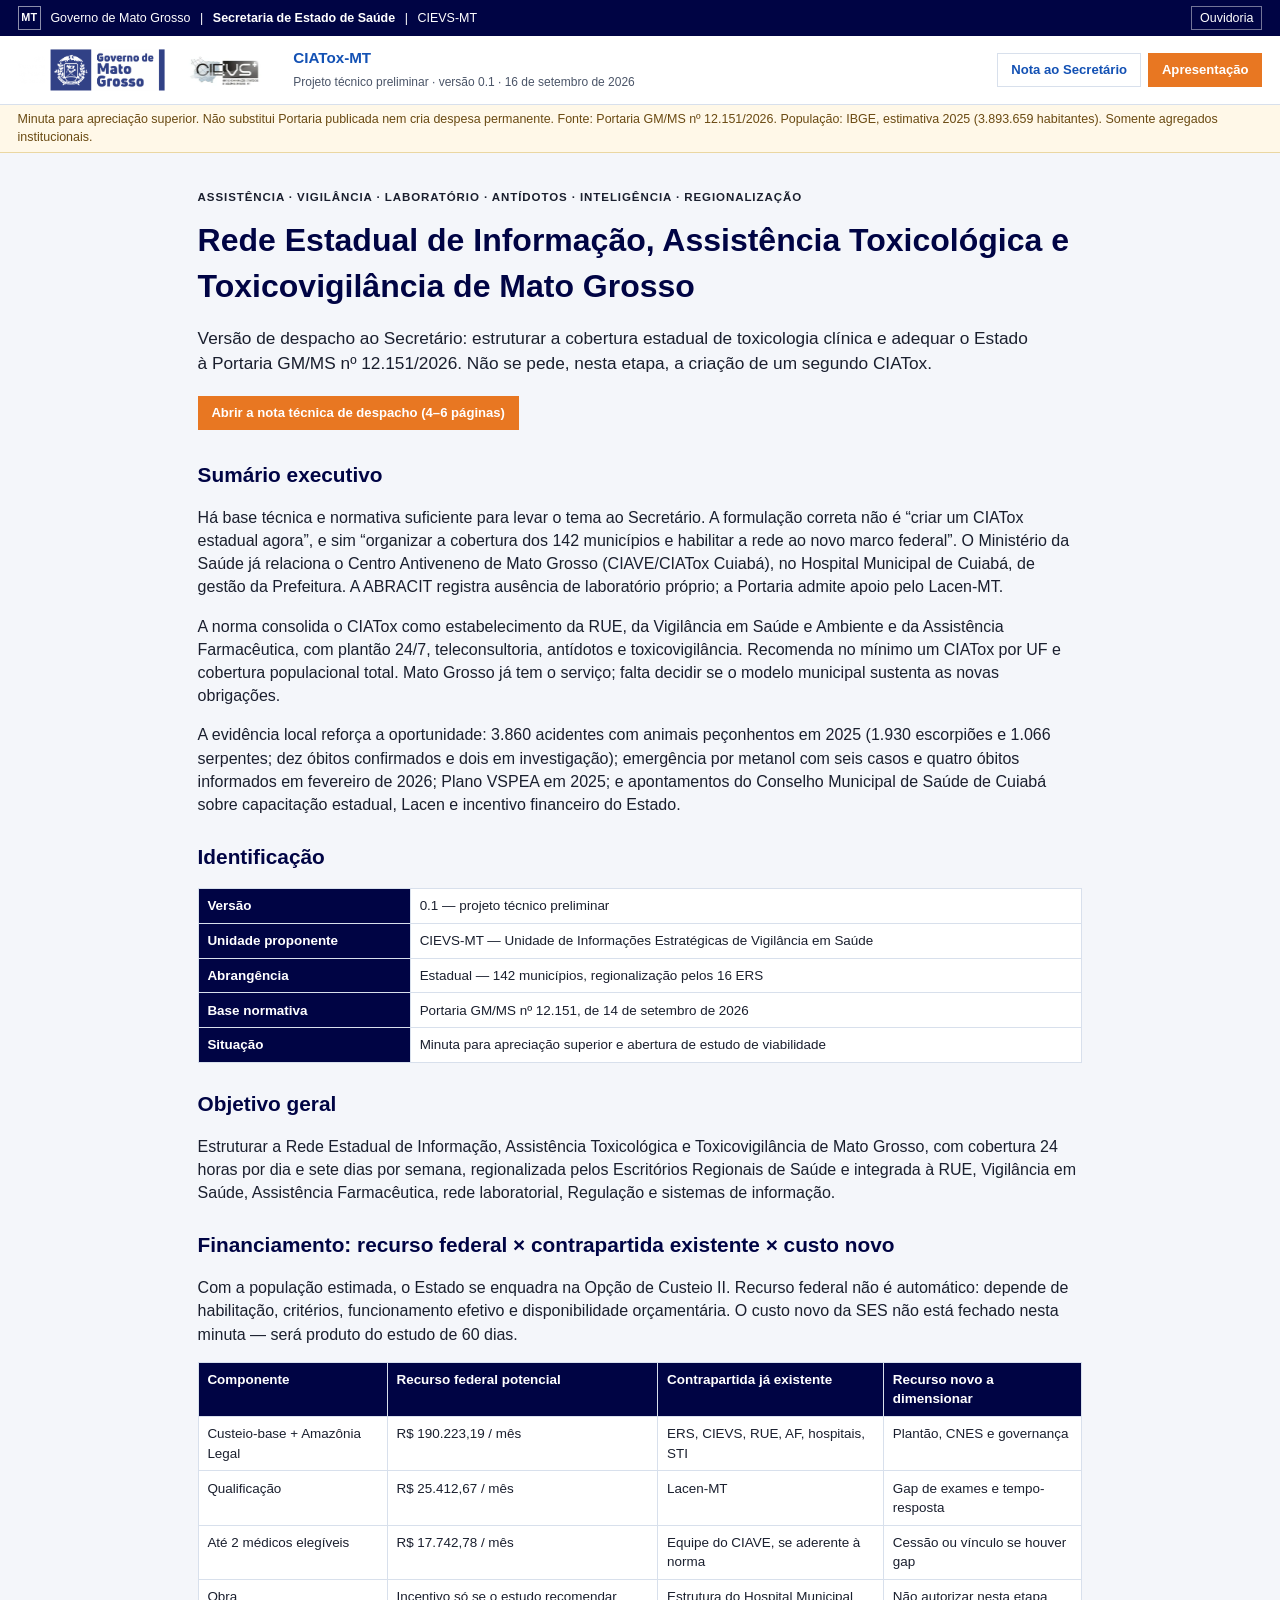
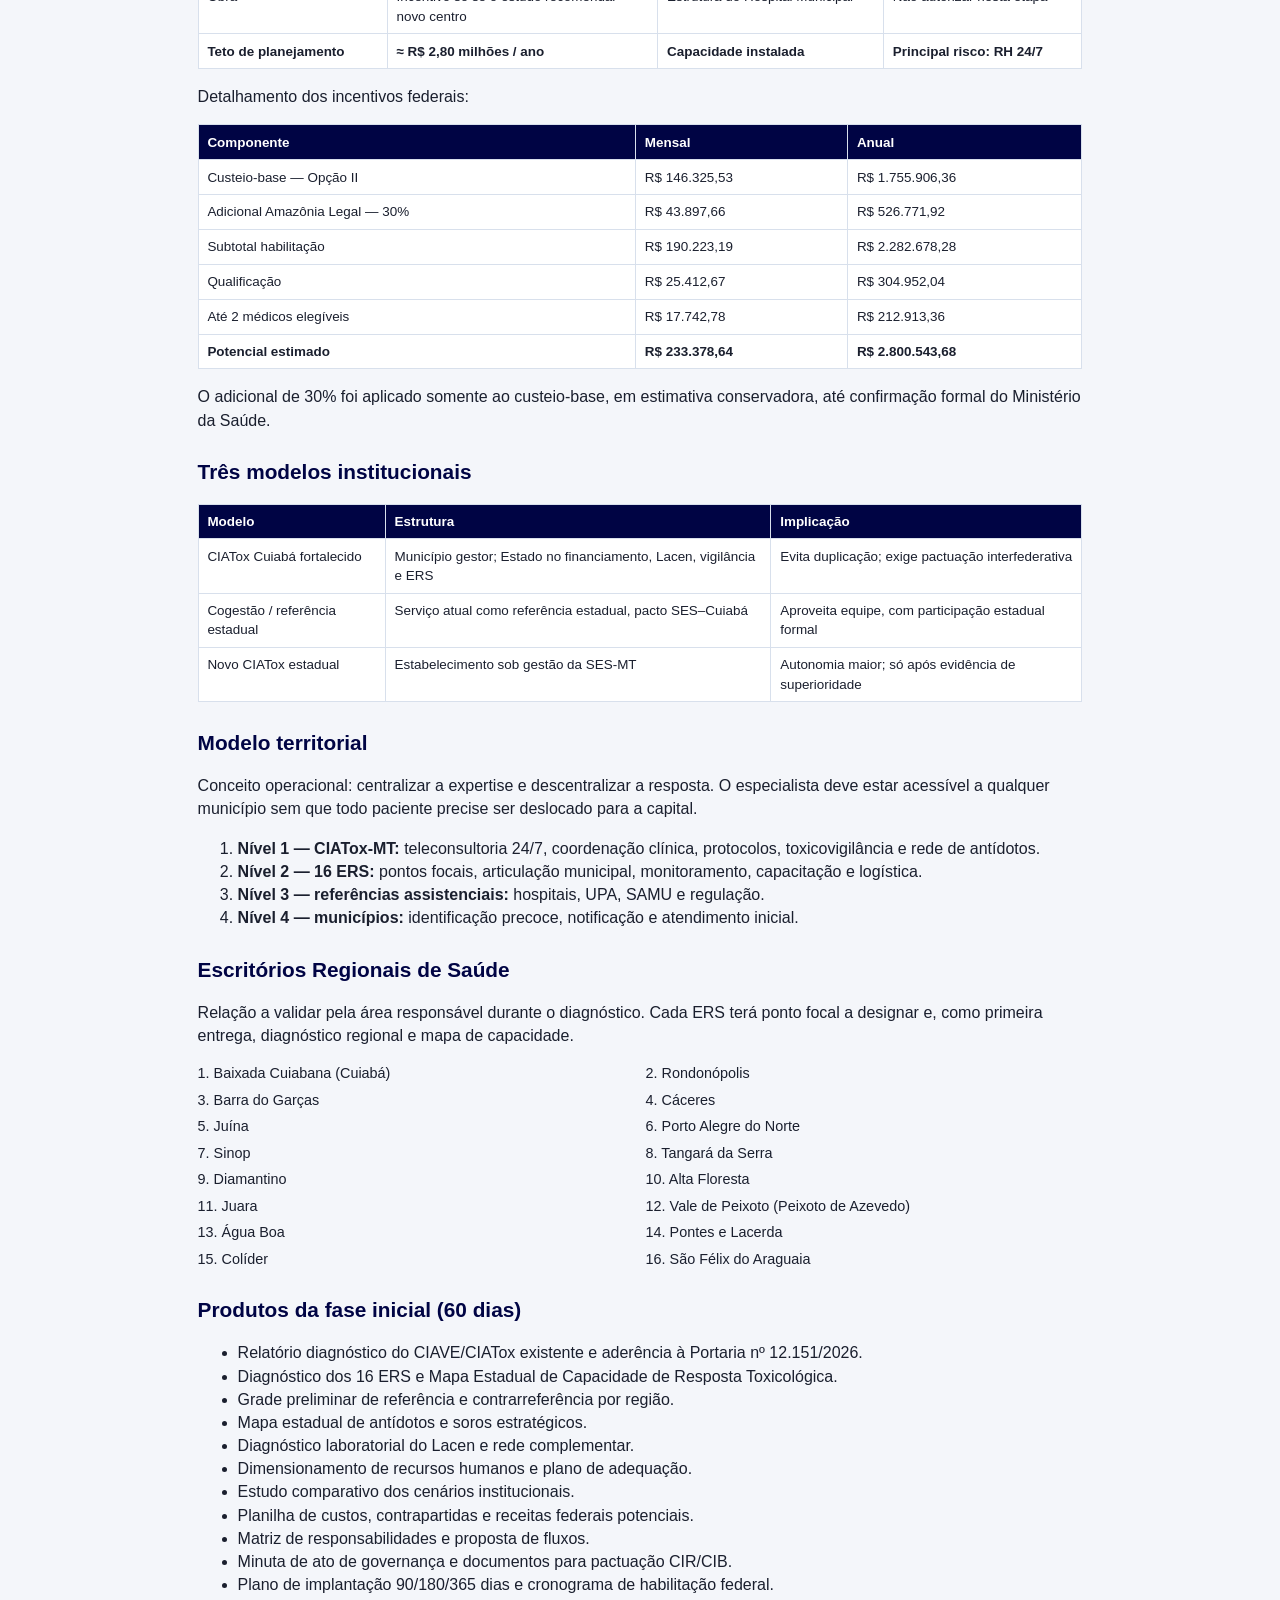
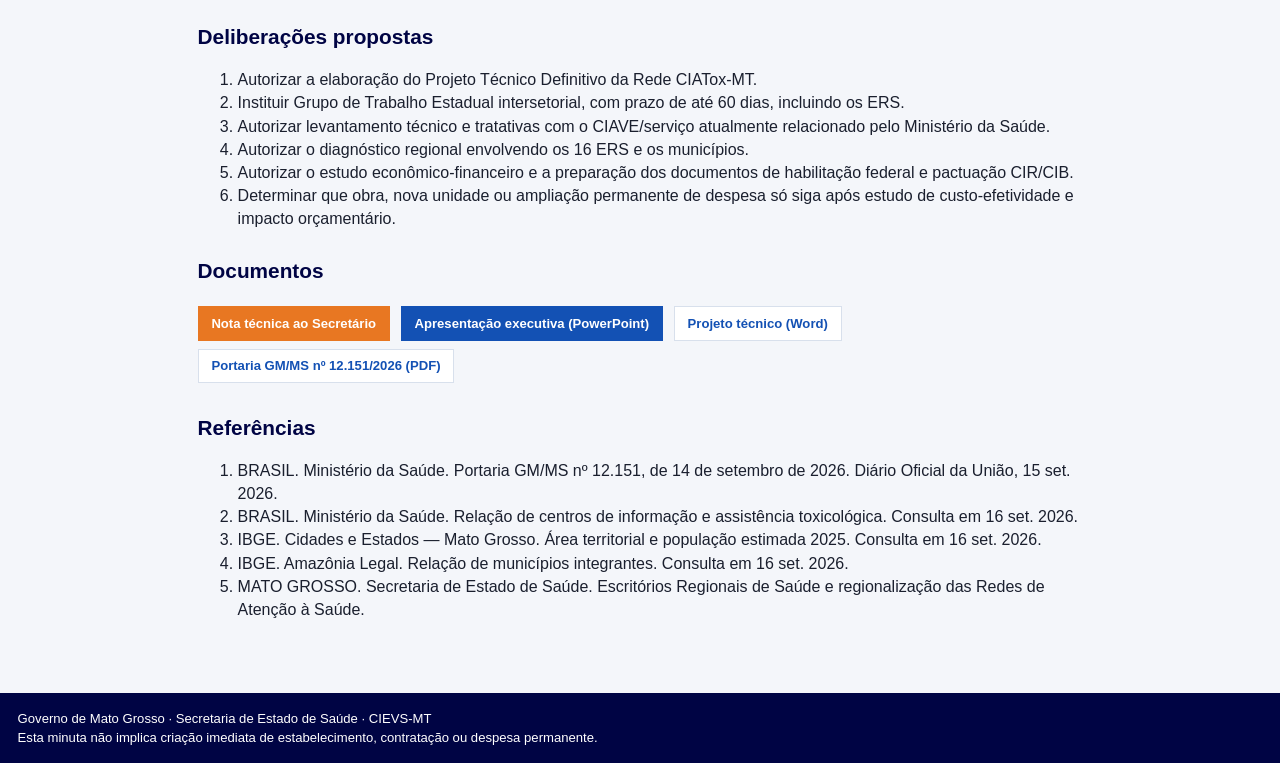
==== documento.html @ cc8e7a33 "Publicar apresentação institucional do CIATox-MT. Co-authored-by: Cursor <cursoragent@cursor.com>" ====
<!DOCTYPE html>
<html lang="pt-BR">
<head>
  <meta charset="utf-8">
  <meta name="viewport" content="width=device-width, initial-scale=1">
  <title>CIATox-MT — Projeto técnico preliminar | SES-MT</title>
  <meta name="description" content="Documento de leitura da Rede Estadual de Informação, Assistência Toxicológica e Toxicovigilância de Mato Grosso.">
  <link rel="stylesheet" href="css/estilo.css">
</head>
<body class="documento">
  <div class="barra-gov">
    <div class="identidade">
      <span class="mt-selo" aria-hidden="true">MT</span>
      <span>Governo de Mato Grosso</span>
      <span aria-hidden="true">|</span>
      <strong>Secretaria de Estado de Saúde</strong>
      <span aria-hidden="true">|</span>
      <span>CIEVS-MT</span>
    </div>
    <div class="acessibilidade">
      <a href="https://www.saude.mt.gov.br/ouvidoria" target="_blank" rel="noreferrer">Ouvidoria</a>
    </div>
  </div>
  <header class="cabecalho-doc">
    <div class="marca">
      <img class="ses" src="assets/governo-ses-mt.png" alt="Secretaria de Estado de Saúde. Governo de Mato Grosso" width="220" height="63">
      <img class="cievs" src="assets/logo-cievs-mt.png" alt="CIEVS-MT" width="160" height="40">
      <div class="titulo-projeto">
        <strong>CIATox-MT</strong>
        <small>Projeto técnico preliminar · versão 0.1 · 16 de setembro de 2026</small>
      </div>
    </div>
    <div class="acoes-topo">
      <a class="botao secundario" href="nota-tecnica.html">Nota ao Secretário</a>
      <a class="botao laranja" href="index.html">Apresentação</a>
    </div>
  </header>
  <div class="aviso">
    Minuta para apreciação superior. Não substitui Portaria publicada nem cria despesa permanente. Fonte: Portaria GM/MS nº 12.151/2026. População: IBGE, estimativa 2025 (3.893.659 habitantes). Somente agregados institucionais.
  </div>

  <main class="pagina">
    <p class="kicker">Assistência · Vigilância · Laboratório · Antídotos · Inteligência · Regionalização</p>
    <h1>Rede Estadual de Informação, Assistência Toxicológica e Toxicovigilância de Mato Grosso</h1>
    <p class="lead">Versão de despacho ao Secretário: estruturar a cobertura estadual de toxicologia clínica e adequar o Estado à Portaria GM/MS nº 12.151/2026. Não se pede, nesta etapa, a criação de um segundo CIATox.</p>

    <p><a class="botao laranja" href="nota-tecnica.html">Abrir a nota técnica de despacho (4–6 páginas)</a></p>

    <h2>Sumário executivo</h2>
    <p>Há base técnica e normativa suficiente para levar o tema ao Secretário. A formulação correta não é “criar um CIATox estadual agora”, e sim “organizar a cobertura dos 142 municípios e habilitar a rede ao novo marco federal”. O Ministério da Saúde já relaciona o Centro Antiveneno de Mato Grosso (CIAVE/CIATox Cuiabá), no Hospital Municipal de Cuiabá, de gestão da Prefeitura. A ABRACIT registra ausência de laboratório próprio; a Portaria admite apoio pelo Lacen-MT.</p>
    <p>A norma consolida o CIATox como estabelecimento da RUE, da Vigilância em Saúde e Ambiente e da Assistência Farmacêutica, com plantão 24/7, teleconsultoria, antídotos e toxicovigilância. Recomenda no mínimo um CIATox por UF e cobertura populacional total. Mato Grosso já tem o serviço; falta decidir se o modelo municipal sustenta as novas obrigações.</p>
    <p>A evidência local reforça a oportunidade: 3.860 acidentes com animais peçonhentos em 2025 (1.930 escorpiões e 1.066 serpentes; dez óbitos confirmados e dois em investigação); emergência por metanol com seis casos e quatro óbitos informados em fevereiro de 2026; Plano VSPEA em 2025; e apontamentos do Conselho Municipal de Saúde de Cuiabá sobre capacitação estadual, Lacen e incentivo financeiro do Estado.</p>

    <h2>Identificação</h2>
    <table>
      <tbody>
        <tr><th>Versão</th><td>0.1 — projeto técnico preliminar</td></tr>
        <tr><th>Unidade proponente</th><td>CIEVS-MT — Unidade de Informações Estratégicas de Vigilância em Saúde</td></tr>
        <tr><th>Abrangência</th><td>Estadual — 142 municípios, regionalização pelos 16 ERS</td></tr>
        <tr><th>Base normativa</th><td>Portaria GM/MS nº 12.151, de 14 de setembro de 2026</td></tr>
        <tr><th>Situação</th><td>Minuta para apreciação superior e abertura de estudo de viabilidade</td></tr>
      </tbody>
    </table>

    <h2>Objetivo geral</h2>
    <p>Estruturar a Rede Estadual de Informação, Assistência Toxicológica e Toxicovigilância de Mato Grosso, com cobertura 24 horas por dia e sete dias por semana, regionalizada pelos Escritórios Regionais de Saúde e integrada à RUE, Vigilância em Saúde, Assistência Farmacêutica, rede laboratorial, Regulação e sistemas de informação.</p>

    <h2>Financiamento: recurso federal × contrapartida existente × custo novo</h2>
    <p>Com a população estimada, o Estado se enquadra na Opção de Custeio II. Recurso federal não é automático: depende de habilitação, critérios, funcionamento efetivo e disponibilidade orçamentária. O custo novo da SES não está fechado nesta minuta — será produto do estudo de 60 dias.</p>
    <table>
      <thead>
        <tr><th>Componente</th><th>Recurso federal potencial</th><th>Contrapartida já existente</th><th>Recurso novo a dimensionar</th></tr>
      </thead>
      <tbody>
        <tr><td>Custeio-base + Amazônia Legal</td><td>R$ 190.223,19 / mês</td><td>ERS, CIEVS, RUE, AF, hospitais, STI</td><td>Plantão, CNES e governança</td></tr>
        <tr><td>Qualificação</td><td>R$ 25.412,67 / mês</td><td>Lacen-MT</td><td>Gap de exames e tempo-resposta</td></tr>
        <tr><td>Até 2 médicos elegíveis</td><td>R$ 17.742,78 / mês</td><td>Equipe do CIAVE, se aderente à norma</td><td>Cessão ou vínculo se houver gap</td></tr>
        <tr><td>Obra</td><td>Incentivo só se o estudo recomendar novo centro</td><td>Estrutura do Hospital Municipal</td><td>Não autorizar nesta etapa</td></tr>
        <tr><td><strong>Teto de planejamento</strong></td><td><strong>≈ R$ 2,80 milhões / ano</strong></td><td><strong>Capacidade instalada</strong></td><td><strong>Principal risco: RH 24/7</strong></td></tr>
      </tbody>
    </table>
    <p>Detalhamento dos incentivos federais:</p>
    <table>
      <thead>
        <tr><th>Componente</th><th>Mensal</th><th>Anual</th></tr>
      </thead>
      <tbody>
        <tr><td>Custeio-base — Opção II</td><td>R$ 146.325,53</td><td>R$ 1.755.906,36</td></tr>
        <tr><td>Adicional Amazônia Legal — 30%</td><td>R$ 43.897,66</td><td>R$ 526.771,92</td></tr>
        <tr><td>Subtotal habilitação</td><td>R$ 190.223,19</td><td>R$ 2.282.678,28</td></tr>
        <tr><td>Qualificação</td><td>R$ 25.412,67</td><td>R$ 304.952,04</td></tr>
        <tr><td>Até 2 médicos elegíveis</td><td>R$ 17.742,78</td><td>R$ 212.913,36</td></tr>
        <tr><td><strong>Potencial estimado</strong></td><td><strong>R$ 233.378,64</strong></td><td><strong>R$ 2.800.543,68</strong></td></tr>
      </tbody>
    </table>
    <p>O adicional de 30% foi aplicado somente ao custeio-base, em estimativa conservadora, até confirmação formal do Ministério da Saúde.</p>

    <h2>Três modelos institucionais</h2>
    <table>
      <thead>
        <tr><th>Modelo</th><th>Estrutura</th><th>Implicação</th></tr>
      </thead>
      <tbody>
        <tr><td>CIATox Cuiabá fortalecido</td><td>Município gestor; Estado no financiamento, Lacen, vigilância e ERS</td><td>Evita duplicação; exige pactuação interfederativa</td></tr>
        <tr><td>Cogestão / referência estadual</td><td>Serviço atual como referência estadual, pacto SES–Cuiabá</td><td>Aproveita equipe, com participação estadual formal</td></tr>
        <tr><td>Novo CIATox estadual</td><td>Estabelecimento sob gestão da SES-MT</td><td>Autonomia maior; só após evidência de superioridade</td></tr>
      </tbody>
    </table>

    <h2>Modelo territorial</h2>
    <p>Conceito operacional: centralizar a expertise e descentralizar a resposta. O especialista deve estar acessível a qualquer município sem que todo paciente precise ser deslocado para a capital.</p>
    <ol>
      <li><strong>Nível 1 — CIATox-MT:</strong> teleconsultoria 24/7, coordenação clínica, protocolos, toxicovigilância e rede de antídotos.</li>
      <li><strong>Nível 2 — 16 ERS:</strong> pontos focais, articulação municipal, monitoramento, capacitação e logística.</li>
      <li><strong>Nível 3 — referências assistenciais:</strong> hospitais, UPA, SAMU e regulação.</li>
      <li><strong>Nível 4 — municípios:</strong> identificação precoce, notificação e atendimento inicial.</li>
    </ol>

    <h2>Escritórios Regionais de Saúde</h2>
    <p>Relação a validar pela área responsável durante o diagnóstico. Cada ERS terá ponto focal a designar e, como primeira entrega, diagnóstico regional e mapa de capacidade.</p>
    <ol class="ers">
      <li>1. Baixada Cuiabana (Cuiabá)</li>
      <li>2. Rondonópolis</li>
      <li>3. Barra do Garças</li>
      <li>4. Cáceres</li>
      <li>5. Juína</li>
      <li>6. Porto Alegre do Norte</li>
      <li>7. Sinop</li>
      <li>8. Tangará da Serra</li>
      <li>9. Diamantino</li>
      <li>10. Alta Floresta</li>
      <li>11. Juara</li>
      <li>12. Vale de Peixoto (Peixoto de Azevedo)</li>
      <li>13. Água Boa</li>
      <li>14. Pontes e Lacerda</li>
      <li>15. Colíder</li>
      <li>16. São Félix do Araguaia</li>
    </ol>

    <h2>Produtos da fase inicial (60 dias)</h2>
    <ul>
      <li>Relatório diagnóstico do CIAVE/CIATox existente e aderência à Portaria nº 12.151/2026.</li>
      <li>Diagnóstico dos 16 ERS e Mapa Estadual de Capacidade de Resposta Toxicológica.</li>
      <li>Grade preliminar de referência e contrarreferência por região.</li>
      <li>Mapa estadual de antídotos e soros estratégicos.</li>
      <li>Diagnóstico laboratorial do Lacen e rede complementar.</li>
      <li>Dimensionamento de recursos humanos e plano de adequação.</li>
      <li>Estudo comparativo dos cenários institucionais.</li>
      <li>Planilha de custos, contrapartidas e receitas federais potenciais.</li>
      <li>Matriz de responsabilidades e proposta de fluxos.</li>
      <li>Minuta de ato de governança e documentos para pactuação CIR/CIB.</li>
      <li>Plano de implantação 90/180/365 dias e cronograma de habilitação federal.</li>
    </ul>

    <h2>Deliberações propostas</h2>
    <ol>
      <li>Autorizar a elaboração do Projeto Técnico Definitivo da Rede CIATox-MT.</li>
      <li>Instituir Grupo de Trabalho Estadual intersetorial, com prazo de até 60 dias, incluindo os ERS.</li>
      <li>Autorizar levantamento técnico e tratativas com o CIAVE/serviço atualmente relacionado pelo Ministério da Saúde.</li>
      <li>Autorizar o diagnóstico regional envolvendo os 16 ERS e os municípios.</li>
      <li>Autorizar o estudo econômico-financeiro e a preparação dos documentos de habilitação federal e pactuação CIR/CIB.</li>
      <li>Determinar que obra, nova unidade ou ampliação permanente de despesa só siga após estudo de custo-efetividade e impacto orçamentário.</li>
    </ol>

    <h2>Documentos</h2>
    <p>
      <a class="botao laranja" href="nota-tecnica.html">Nota técnica ao Secretário</a>
      <a class="botao" href="documentos/Projeto_CIATox_MT_Apresentacao_Executiva_v1.pptx">Apresentação executiva (PowerPoint)</a>
      <a class="botao secundario" href="documentos/Projeto_CIATox_MT_Rede_Estadual_Toxicologia_v01.docx">Projeto técnico (Word)</a>
      <a class="botao secundario" href="documentos/Portaria_GM_MS_12151_2026.pdf">Portaria GM/MS nº 12.151/2026 (PDF)</a>
    </p>

    <h2>Referências</h2>
    <ol>
      <li>BRASIL. Ministério da Saúde. Portaria GM/MS nº 12.151, de 14 de setembro de 2026. Diário Oficial da União, 15 set. 2026.</li>
      <li>BRASIL. Ministério da Saúde. Relação de centros de informação e assistência toxicológica. Consulta em 16 set. 2026.</li>
      <li>IBGE. Cidades e Estados — Mato Grosso. Área territorial e população estimada 2025. Consulta em 16 set. 2026.</li>
      <li>IBGE. Amazônia Legal. Relação de municípios integrantes. Consulta em 16 set. 2026.</li>
      <li>MATO GROSSO. Secretaria de Estado de Saúde. Escritórios Regionais de Saúde e regionalização das Redes de Atenção à Saúde.</li>
    </ol>
  </main>

  <footer class="rodape-doc">
    Governo de Mato Grosso · Secretaria de Estado de Saúde · CIEVS-MT<br>
    Esta minuta não implica criação imediata de estabelecimento, contratação ou despesa permanente.
  </footer>
</body>
</html>
---- css/estilo.css ----
:root {
  --navy: #000444;
  --deep: #1d357f;
  --blue: #1351b4;
  --accent: #0071bb;
  --orange: #e87722;
  --ink: #1a1f2e;
  --muted: #4b5568;
  --line: #d8e0ec;
  --wash: #edf3fc;
  --paper: #ffffff;
  --sand: #f4f6fa;
  --ok: #1f6b4a;
  --font: "Uni Neue", "Segoe UI", Calibri, Arial, sans-serif;
  --font-scale: 100%;
}

* { box-sizing: border-box; }
html { font-size: var(--font-scale); }
html, body { margin: 0; height: 100%; }
body {
  font-family: var(--font);
  color: var(--ink);
  background: var(--navy);
  line-height: 1.45;
}
body.alto-contraste {
  --navy: #000;
  --deep: #000;
  --blue: #000;
  --accent: #000;
  --orange: #000;
  --ink: #000;
  --muted: #222;
  --line: #000;
  --wash: #fff;
  --paper: #fff;
  --sand: #fff;
  --ok: #000;
  background: #fff;
  color: #000;
}
img { max-width: 100%; height: auto; display: block; }
a { color: var(--blue); }
.sr-only {
  position: absolute; width: 1px; height: 1px; overflow: hidden; clip: rect(0,0,0,0);
}

/* Barra de governo */
.barra-gov {
  display: flex; align-items: center; justify-content: space-between; gap: .75rem;
  background: var(--navy); color: #fff; min-height: 36px;
  padding: .35rem 1.1rem; font-size: .78rem;
}
.barra-gov .identidade { display: flex; align-items: center; gap: .6rem; flex-wrap: wrap; }
.mt-selo {
  display: inline-flex; align-items: center; justify-content: center;
  width: 1.45rem; height: 1.45rem; border: 1px solid rgba(255,255,255,.55);
  font-weight: 800; font-size: .68rem;
}
.acessibilidade { display: flex; gap: .35rem; flex-wrap: wrap; }
.acessibilidade button,
.acessibilidade a {
  appearance: none; border: 1px solid rgba(255,255,255,.45); background: transparent;
  color: #fff; padding: .15rem .5rem; font: inherit; cursor: pointer; text-decoration: none;
}

/* Shell da apresentação */
.app {
  display: grid;
  grid-template-rows: auto auto auto 1fr auto;
  height: 100dvh;
  background: var(--sand);
}
.cabecalho {
  display: flex; align-items: center; justify-content: space-between; gap: 1rem;
  background: var(--paper); border-bottom: 1px solid var(--line);
  padding: .45rem 1.1rem;
}
.marca { display: flex; align-items: center; gap: 1rem; min-width: 0; }
.marca .ses { height: 42px; width: auto; }
.marca .cievs { height: 40px; width: auto; }
.titulo-projeto { min-width: 0; }
.titulo-projeto strong { display: block; color: var(--blue); font-size: .95rem; }
.titulo-projeto small { color: var(--muted); font-size: .75rem; }
.acoes-topo { display: flex; gap: .45rem; flex-wrap: wrap; }
.botao {
  display: inline-flex; align-items: center; justify-content: center;
  padding: .42rem .8rem; font: inherit; font-weight: 700; font-size: .82rem;
  text-decoration: none; border: 1px solid transparent; cursor: pointer; color: #fff;
  background: var(--blue);
}
.botao.secundario { background: var(--paper); color: var(--blue); border-color: var(--line); }
.botao.laranja { background: var(--orange); color: #fff; }

.aviso {
  background: #fff8e8; color: #6a4a12; border-bottom: 1px solid #ead7a2;
  font-size: .78rem; padding: .35rem 1.1rem;
}
body.alto-contraste .aviso { background: #fff; color: #000; border-color: #000; }

.deck {
  position: relative; overflow: hidden; background: var(--sand); min-height: 0;
}
.slide {
  display: none; height: 100%; overflow: auto;
  padding: 1.1rem 1.4rem 1.3rem;
}
.slide.ativa { display: block; }
.slide-interno {
  width: min(1180px, 100%);
  margin: 0 auto;
  min-height: 100%;
  display: flex; flex-direction: column; gap: .85rem;
}
.kicker {
  font-size: .72rem; font-weight: 800; letter-spacing: .08em; text-transform: uppercase;
  color: var(--orange);
}
h1, h2, h3 { margin: 0; color: var(--navy); font-weight: 700; }
.slide h1 { font-size: clamp(1.7rem, 3.2vw, 2.5rem); line-height: 1.15; color: #fff; }
.slide h2 { font-size: clamp(1.25rem, 2.4vw, 1.85rem); line-height: 1.2; }
.lead { margin: 0; color: var(--muted); max-width: 52rem; }
.fonte {
  margin-top: auto; font-size: .72rem; color: var(--muted);
  border-top: 1px solid var(--line); padding-top: .55rem;
}

/* Capa */
.capa {
  background: var(--navy); color: #fff;
}
.capa .slide-interno { justify-content: center; }
.capa .kicker, .capa h1, .capa .lead, .capa .fonte { color: #fff; }
.capa .lead { color: rgba(255,255,255,.88); }
.capa .fonte { border-color: rgba(255,255,255,.2); color: rgba(255,255,255,.75); }
.selos { display: flex; flex-wrap: wrap; gap: .45rem; margin: .3rem 0 .2rem; }
.selo {
  border: 1px solid rgba(255,255,255,.35); padding: .25rem .55rem;
  font-size: .72rem; font-weight: 700; letter-spacing: .04em; text-transform: uppercase;
}
.kpis { display: grid; grid-template-columns: repeat(3, 1fr); gap: .7rem; margin-top: .4rem; }
.kpi { background: rgba(255,255,255,.08); border: 1px solid rgba(255,255,255,.18); padding: .85rem .95rem; }
.kpi strong { display: block; font-size: 1.35rem; color: #fff; }
.kpi span { display: block; font-size: .82rem; color: rgba(255,255,255,.82); }

.grade { display: grid; gap: .7rem; }
.grade-2 { grid-template-columns: 1fr 1fr; }
.grade-3 { grid-template-columns: 1fr 1fr 1fr; }
.grade-4 { grid-template-columns: repeat(4, 1fr); }
.cartao {
  background: var(--paper); border: 1px solid var(--line); padding: .85rem .95rem;
}
.cartao h3 { font-size: 1rem; margin-bottom: .35rem; color: var(--blue); }
.cartao p, .cartao li { margin: 0; font-size: .92rem; color: var(--ink); }
.cartao.destaque { border-top: 4px solid var(--orange); }
.cartao.navy { background: var(--navy); color: #fff; border-color: var(--navy); }
.cartao.navy h3, .cartao.navy p { color: #fff; }
.numero {
  display: inline-flex; align-items: center; justify-content: center;
  min-width: 1.7rem; height: 1.7rem; background: var(--blue); color: #fff;
  font-weight: 800; font-size: .85rem; margin-bottom: .4rem;
}
.mega {
  font-size: clamp(1.15rem, 2.4vw, 1.65rem); color: var(--blue); line-height: 1.15;
  font-weight: 800;
}
.mega small { display: block; font-size: .85rem; color: var(--muted); font-weight: 600; margin-top: .25rem; }

.niveis { display: grid; grid-template-columns: repeat(4, 1fr); gap: .6rem; }
.nivel { background: var(--paper); border: 1px solid var(--line); padding: .8rem; min-height: 100%; }
.nivel .faixa { font-size: .7rem; font-weight: 800; letter-spacing: .06em; text-transform: uppercase; color: var(--accent); }
.nivel h3 { font-size: .98rem; margin: .2rem 0 .45rem; }
.nivel ul { margin: 0; padding-left: 1.05rem; font-size: .85rem; }

.fluxo {
  display: flex; flex-wrap: wrap; gap: .4rem; align-items: center;
  font-size: .88rem; font-weight: 700; color: var(--navy);
}
.fluxo span { background: var(--paper); border: 1px solid var(--line); padding: .35rem .55rem; }
.fluxo em { font-style: normal; color: var(--orange); font-weight: 800; }

table { width: 100%; border-collapse: collapse; background: var(--paper); font-size: .82rem; }
th, td { border: 1px solid var(--line); padding: .45rem .55rem; text-align: left; vertical-align: top; }
th { background: var(--navy); color: #fff; font-weight: 700; }
.lista-limpa { margin: 0; padding-left: 1.1rem; }
.lista-limpa li { margin: .2rem 0; }

.timeline { display: grid; grid-template-columns: repeat(4, 1fr); gap: .6rem; }
.passo { background: var(--paper); border: 1px solid var(--line); padding: .8rem; }
.passo strong { display: block; color: var(--orange); font-size: .78rem; letter-spacing: .05em; text-transform: uppercase; margin-bottom: .35rem; }

.decisao { counter-reset: item; }
.decisao article { display: grid; grid-template-columns: auto 1fr; gap: .35rem .7rem; align-items: start; }
.decisao article::before {
  counter-increment: item; content: counter(item, upper-roman);
  grid-row: 1 / span 2;
  display: flex; align-items: center; justify-content: center;
  width: 2rem; height: 2rem; background: var(--navy); color: #fff; font-weight: 800; font-size: .85rem;
}

.rodape-app {
  display: flex; align-items: center; justify-content: space-between; gap: .7rem;
  background: var(--navy); color: #fff; padding: .45rem 1.1rem; font-size: .8rem;
}
.nav-slides { display: flex; align-items: center; gap: .5rem; }
.nav-slides button {
  appearance: none; background: #fff; color: var(--navy); border: 0;
  font: inherit; font-weight: 700; padding: .35rem .7rem; cursor: pointer;
}
.nav-slides button:disabled { opacity: .4; cursor: not-allowed; }
.progresso { flex: 1; max-width: 280px; height: 4px; background: rgba(255,255,255,.2); }
.progresso span { display: block; height: 100%; background: var(--orange); width: 0; }
.contador { min-width: 4.5rem; text-align: center; font-variant-numeric: tabular-nums; }

/* Página documento */
body.documento { background: var(--sand); height: auto; }
.pagina { max-width: 920px; margin: 0 auto; padding: 1.5rem 1.1rem 3.5rem; }
.pagina h1 { color: var(--navy); font-size: 2rem; margin: .3rem 0 1rem; }
.pagina h2 { color: var(--navy); font-size: 1.3rem; margin: 1.6rem 0 .6rem; }
.pagina h3 { color: var(--blue); font-size: 1.05rem; margin: 1rem 0 .4rem; }
.pagina p { color: var(--ink); }
.pagina .lead { font-size: 1.08rem; }
.cabecalho-doc {
  display: flex; align-items: center; justify-content: space-between; gap: 1rem; flex-wrap: wrap;
  background: var(--paper); border-bottom: 1px solid var(--line); padding: .7rem 1.1rem;
}
.pagina .botao { margin: .25rem .4rem .25rem 0; }
.pagina table { font-size: .84rem; margin: 1rem 0; }
.pagina .cartao.navy p { margin: 0; color: #fff; }
.rodape-doc { background: var(--navy); color: #fff; padding: 1rem 1.1rem; font-size: .82rem; }
.ers { display: grid; grid-template-columns: 1fr 1fr; gap: .35rem .7rem; font-size: .9rem; }
.ers li { list-style: none; }
.ers { padding: 0; margin: 0; }

@media (max-width: 900px) {
  .kpis, .grade-2, .grade-3, .grade-4, .niveis, .timeline, .ers { grid-template-columns: 1fr; }
  .marca .ses { height: 32px; }
  .marca .cievs { height: 32px; }
  .titulo-projeto { display: none; }
  .slide { padding: .9rem; }
  table { font-size: .75rem; }
}

@media print {
  body { background: #fff; height: auto; }
  .barra-gov, .cabecalho, .aviso, .rodape-app, .acoes-topo, .acessibilidade { display: none !important; }
  .app { display: block; height: auto; background: #fff; }
  .deck { overflow: visible; }
  .slide { display: block !important; page-break-after: always; height: auto; overflow: visible; }
  .capa { -webkit-print-color-adjust: exact; print-color-adjust: exact; }
}
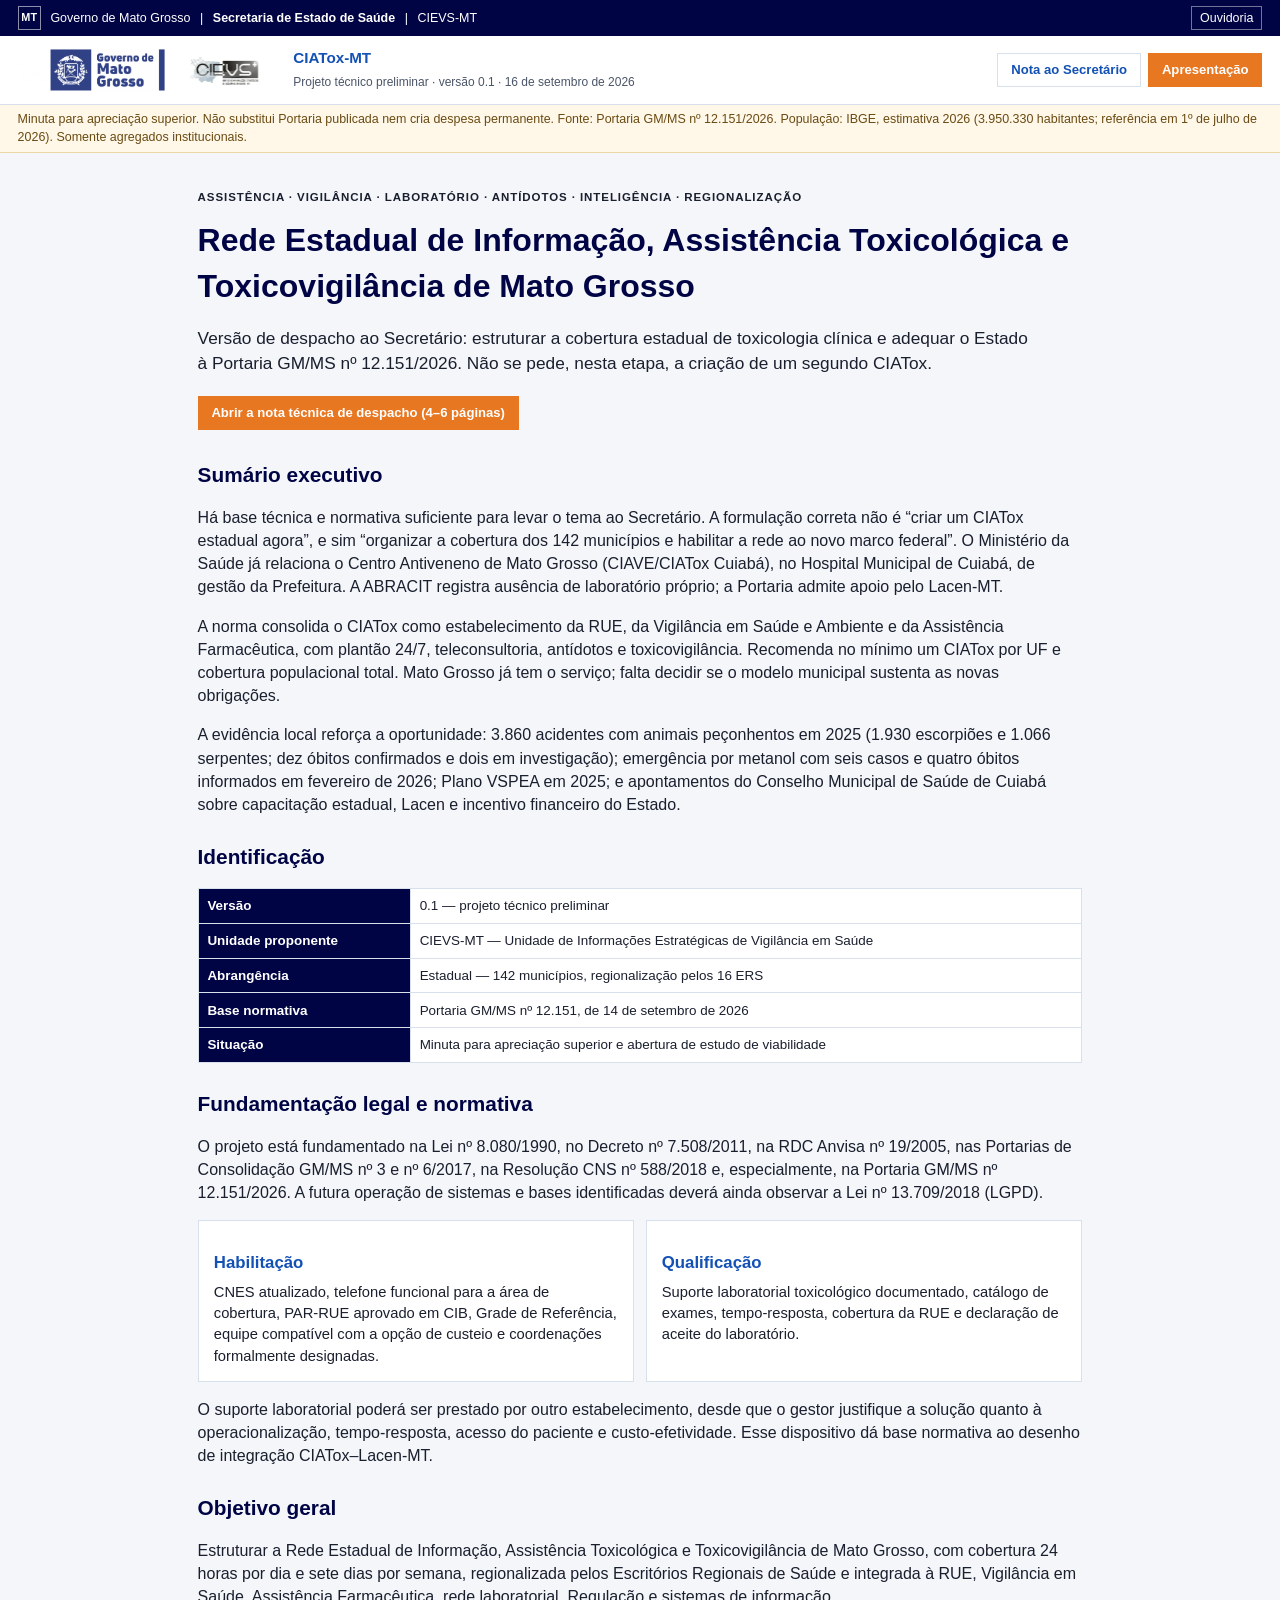
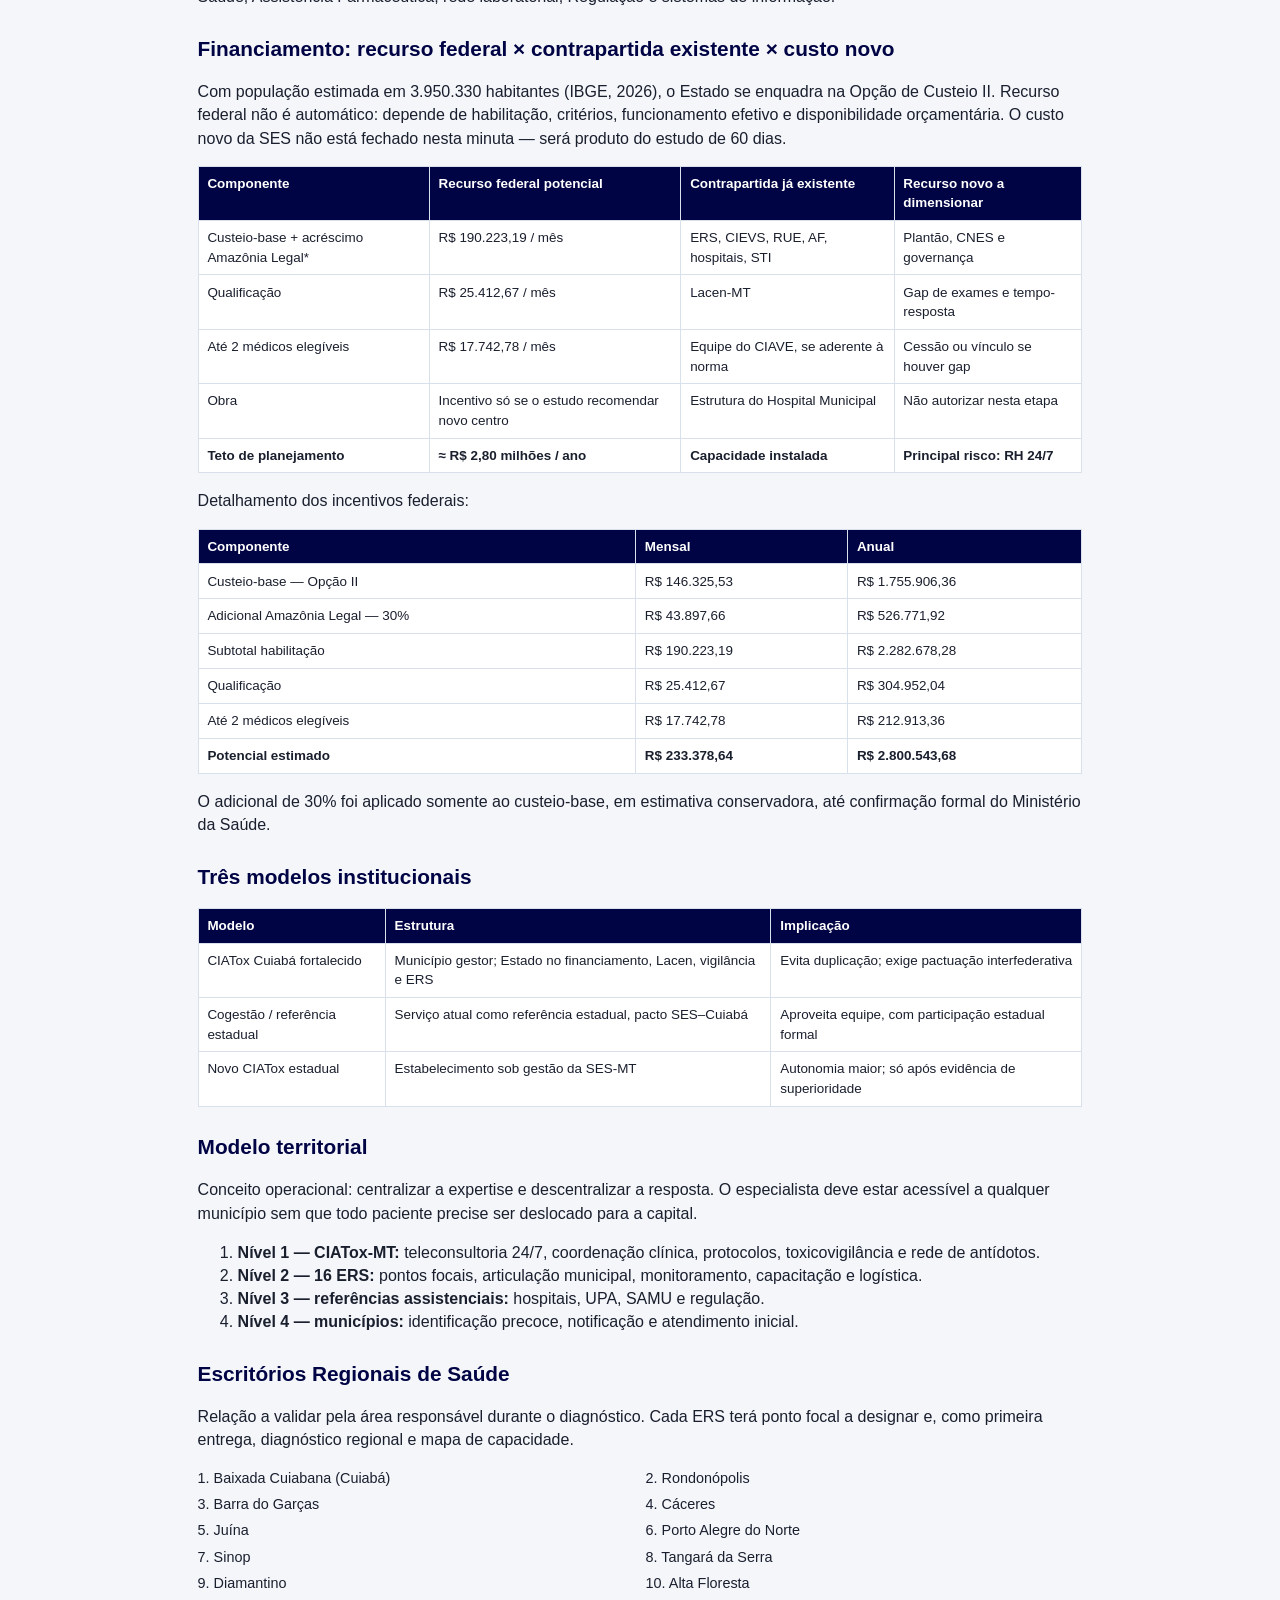
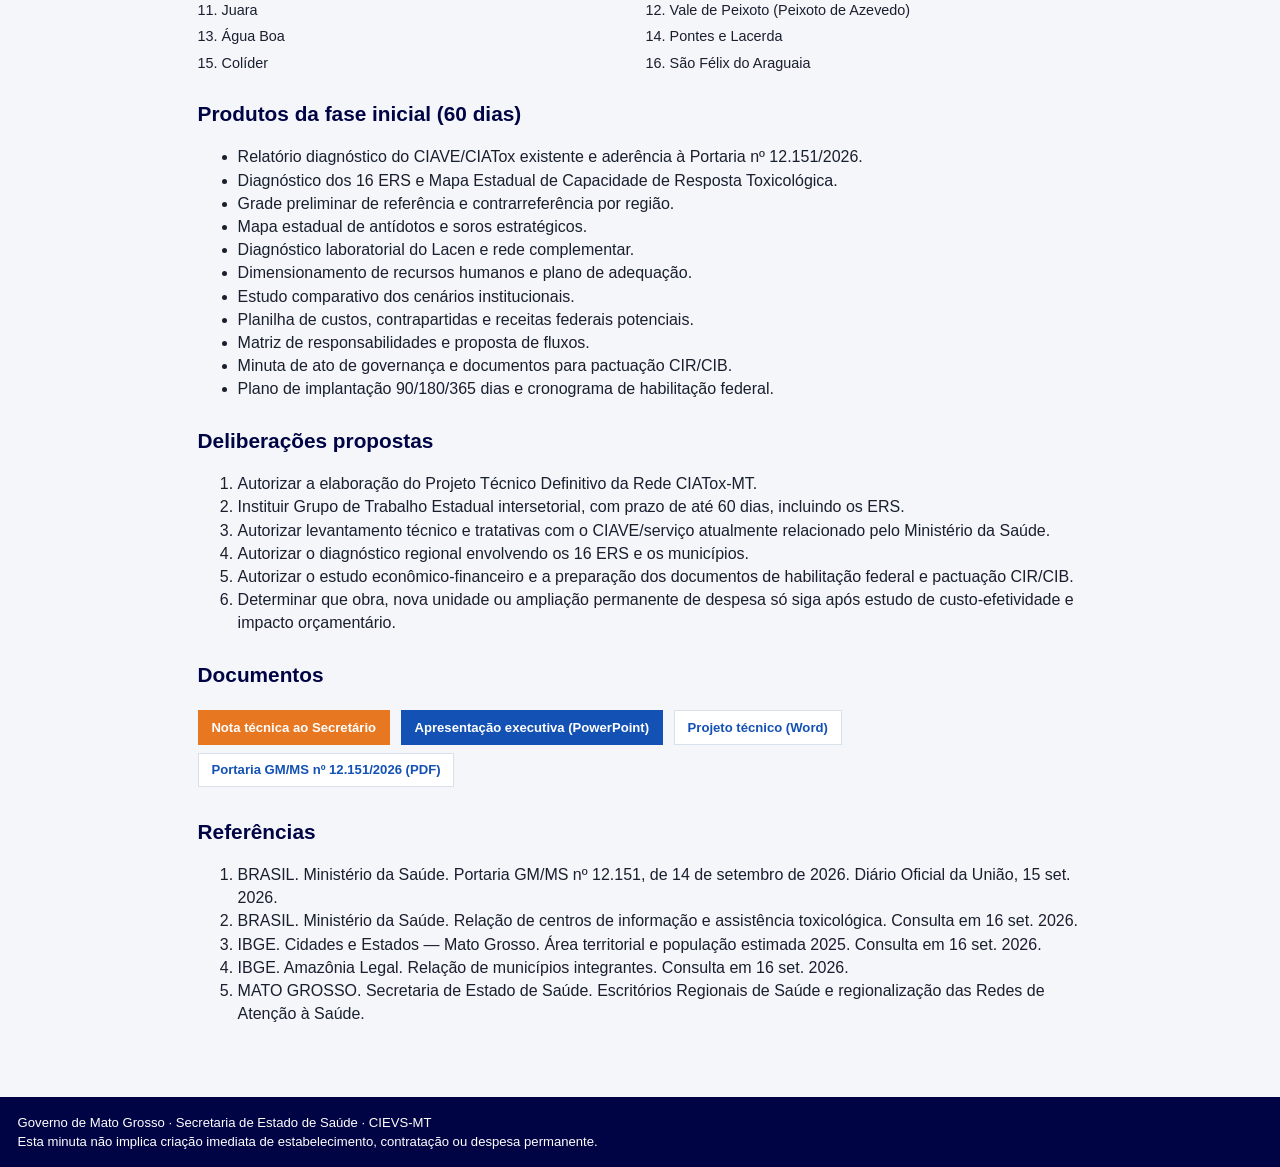
==== commit 81c2121a: "docs: fortalecer projeto técnico com base legal e IBGE 2026" ====
--- a/documento.html
+++ b/documento.html
@@ -36,7 +36,7 @@
     </div>
   </header>
   <div class="aviso">
-    Minuta para apreciação superior. Não substitui Portaria publicada nem cria despesa permanente. Fonte: Portaria GM/MS nº 12.151/2026. População: IBGE, estimativa 2025 (3.893.659 habitantes). Somente agregados institucionais.
+    Minuta para apreciação superior. Não substitui Portaria publicada nem cria despesa permanente. Fonte: Portaria GM/MS nº 12.151/2026. População: IBGE, estimativa 2026 (3.950.330 habitantes; referência em 1º de julho de 2026). Somente agregados institucionais.
   </div>
 
   <main class="pagina">
@@ -62,17 +62,31 @@
       </tbody>
     </table>
 
+    <h2>Fundamentação legal e normativa</h2>
+    <p>O projeto está fundamentado na Lei nº 8.080/1990, no Decreto nº 7.508/2011, na RDC Anvisa nº 19/2005, nas Portarias de Consolidação GM/MS nº 3 e nº 6/2017, na Resolução CNS nº 588/2018 e, especialmente, na Portaria GM/MS nº 12.151/2026. A futura operação de sistemas e bases identificadas deverá ainda observar a Lei nº 13.709/2018 (LGPD).</p>
+    <div class="grade grade-2">
+      <article class="cartao">
+        <h3>Habilitação</h3>
+        <p>CNES atualizado, telefone funcional para a área de cobertura, PAR-RUE aprovado em CIB, Grade de Referência, equipe compatível com a opção de custeio e coordenações formalmente designadas.</p>
+      </article>
+      <article class="cartao">
+        <h3>Qualificação</h3>
+        <p>Suporte laboratorial toxicológico documentado, catálogo de exames, tempo-resposta, cobertura da RUE e declaração de aceite do laboratório.</p>
+      </article>
+    </div>
+    <p>O suporte laboratorial poderá ser prestado por outro estabelecimento, desde que o gestor justifique a solução quanto à operacionalização, tempo-resposta, acesso do paciente e custo-efetividade. Esse dispositivo dá base normativa ao desenho de integração CIATox–Lacen-MT.</p>
+
     <h2>Objetivo geral</h2>
     <p>Estruturar a Rede Estadual de Informação, Assistência Toxicológica e Toxicovigilância de Mato Grosso, com cobertura 24 horas por dia e sete dias por semana, regionalizada pelos Escritórios Regionais de Saúde e integrada à RUE, Vigilância em Saúde, Assistência Farmacêutica, rede laboratorial, Regulação e sistemas de informação.</p>
 
     <h2>Financiamento: recurso federal × contrapartida existente × custo novo</h2>
-    <p>Com a população estimada, o Estado se enquadra na Opção de Custeio II. Recurso federal não é automático: depende de habilitação, critérios, funcionamento efetivo e disponibilidade orçamentária. O custo novo da SES não está fechado nesta minuta — será produto do estudo de 60 dias.</p>
+    <p>Com população estimada em 3.950.330 habitantes (IBGE, 2026), o Estado se enquadra na Opção de Custeio II. Recurso federal não é automático: depende de habilitação, critérios, funcionamento efetivo e disponibilidade orçamentária. O custo novo da SES não está fechado nesta minuta — será produto do estudo de 60 dias.</p>
     <table>
       <thead>
         <tr><th>Componente</th><th>Recurso federal potencial</th><th>Contrapartida já existente</th><th>Recurso novo a dimensionar</th></tr>
       </thead>
       <tbody>
-        <tr><td>Custeio-base + Amazônia Legal</td><td>R$ 190.223,19 / mês</td><td>ERS, CIEVS, RUE, AF, hospitais, STI</td><td>Plantão, CNES e governança</td></tr>
+        <tr><td>Custeio-base + acréscimo Amazônia Legal*</td><td>R$ 190.223,19 / mês</td><td>ERS, CIEVS, RUE, AF, hospitais, STI</td><td>Plantão, CNES e governança</td></tr>
         <tr><td>Qualificação</td><td>R$ 25.412,67 / mês</td><td>Lacen-MT</td><td>Gap de exames e tempo-resposta</td></tr>
         <tr><td>Até 2 médicos elegíveis</td><td>R$ 17.742,78 / mês</td><td>Equipe do CIAVE, se aderente à norma</td><td>Cessão ou vínculo se houver gap</td></tr>
         <tr><td>Obra</td><td>Incentivo só se o estudo recomendar novo centro</td><td>Estrutura do Hospital Municipal</td><td>Não autorizar nesta etapa</td></tr>
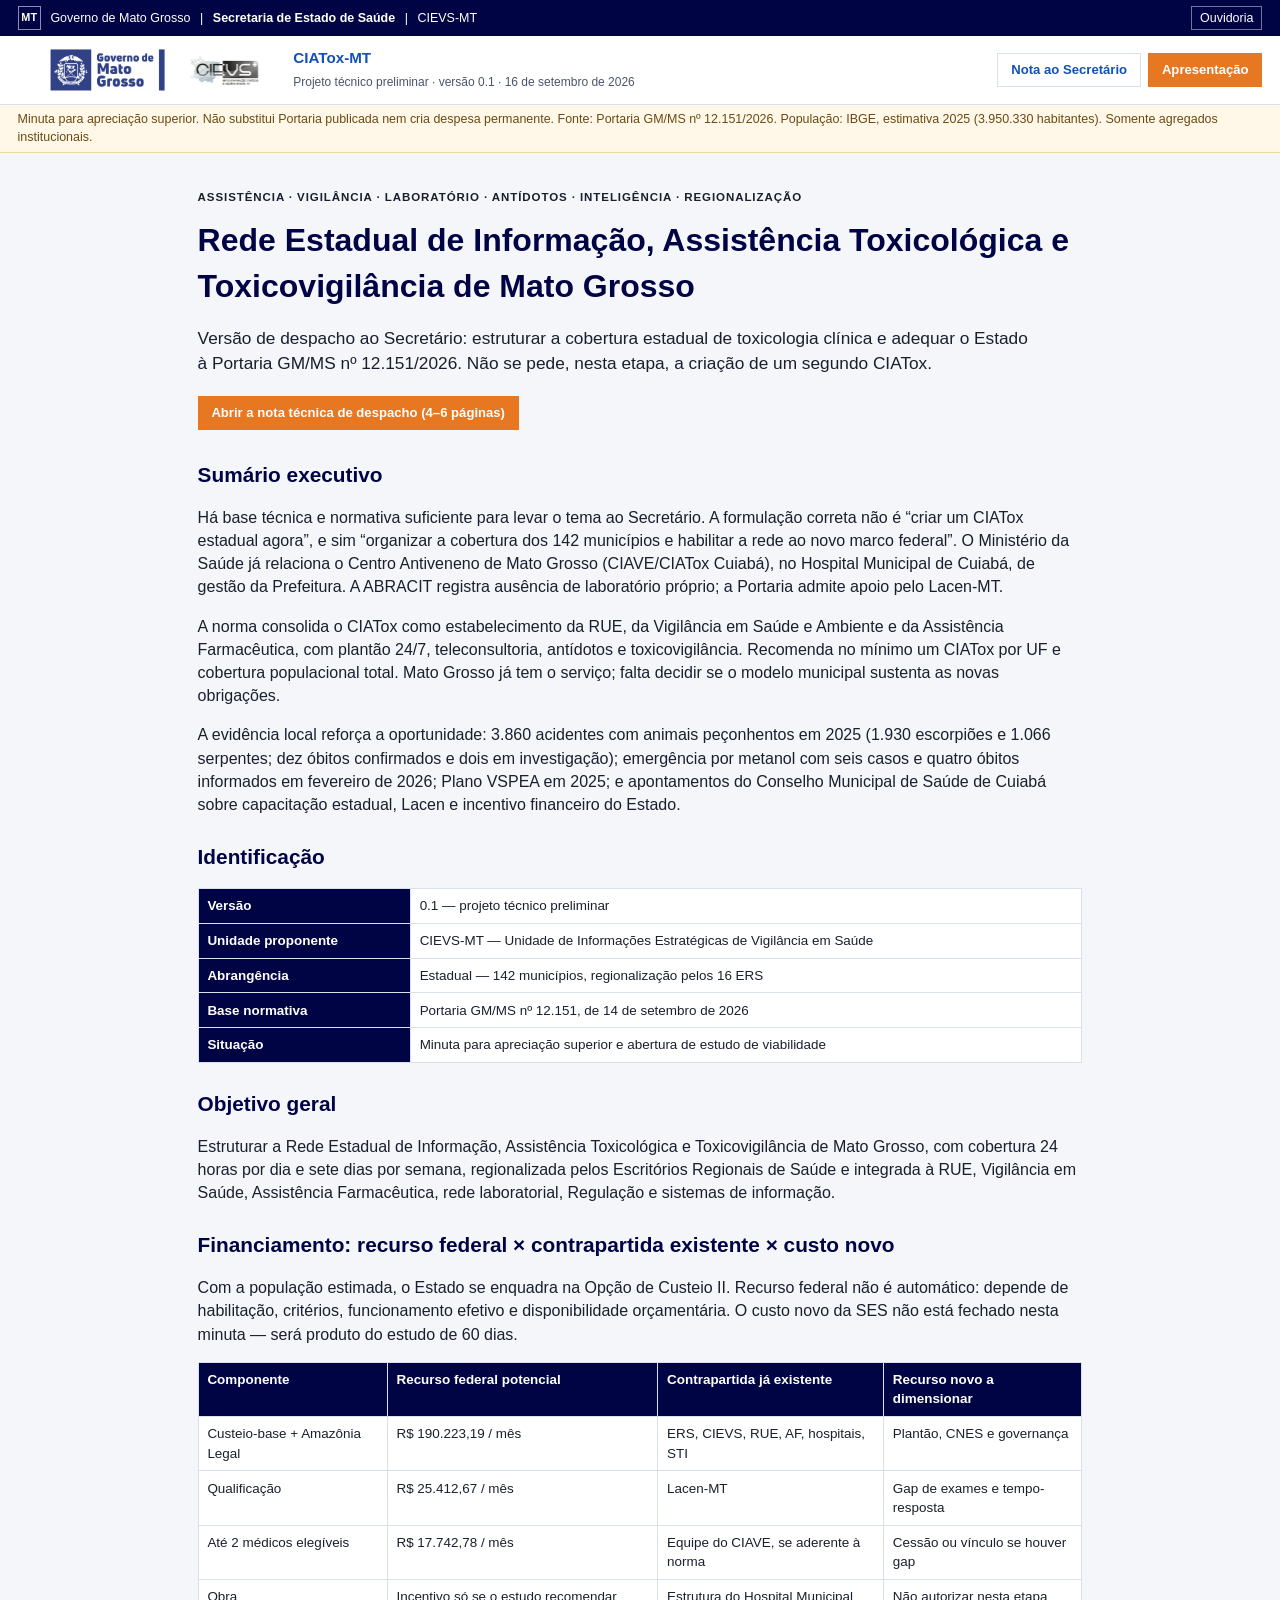
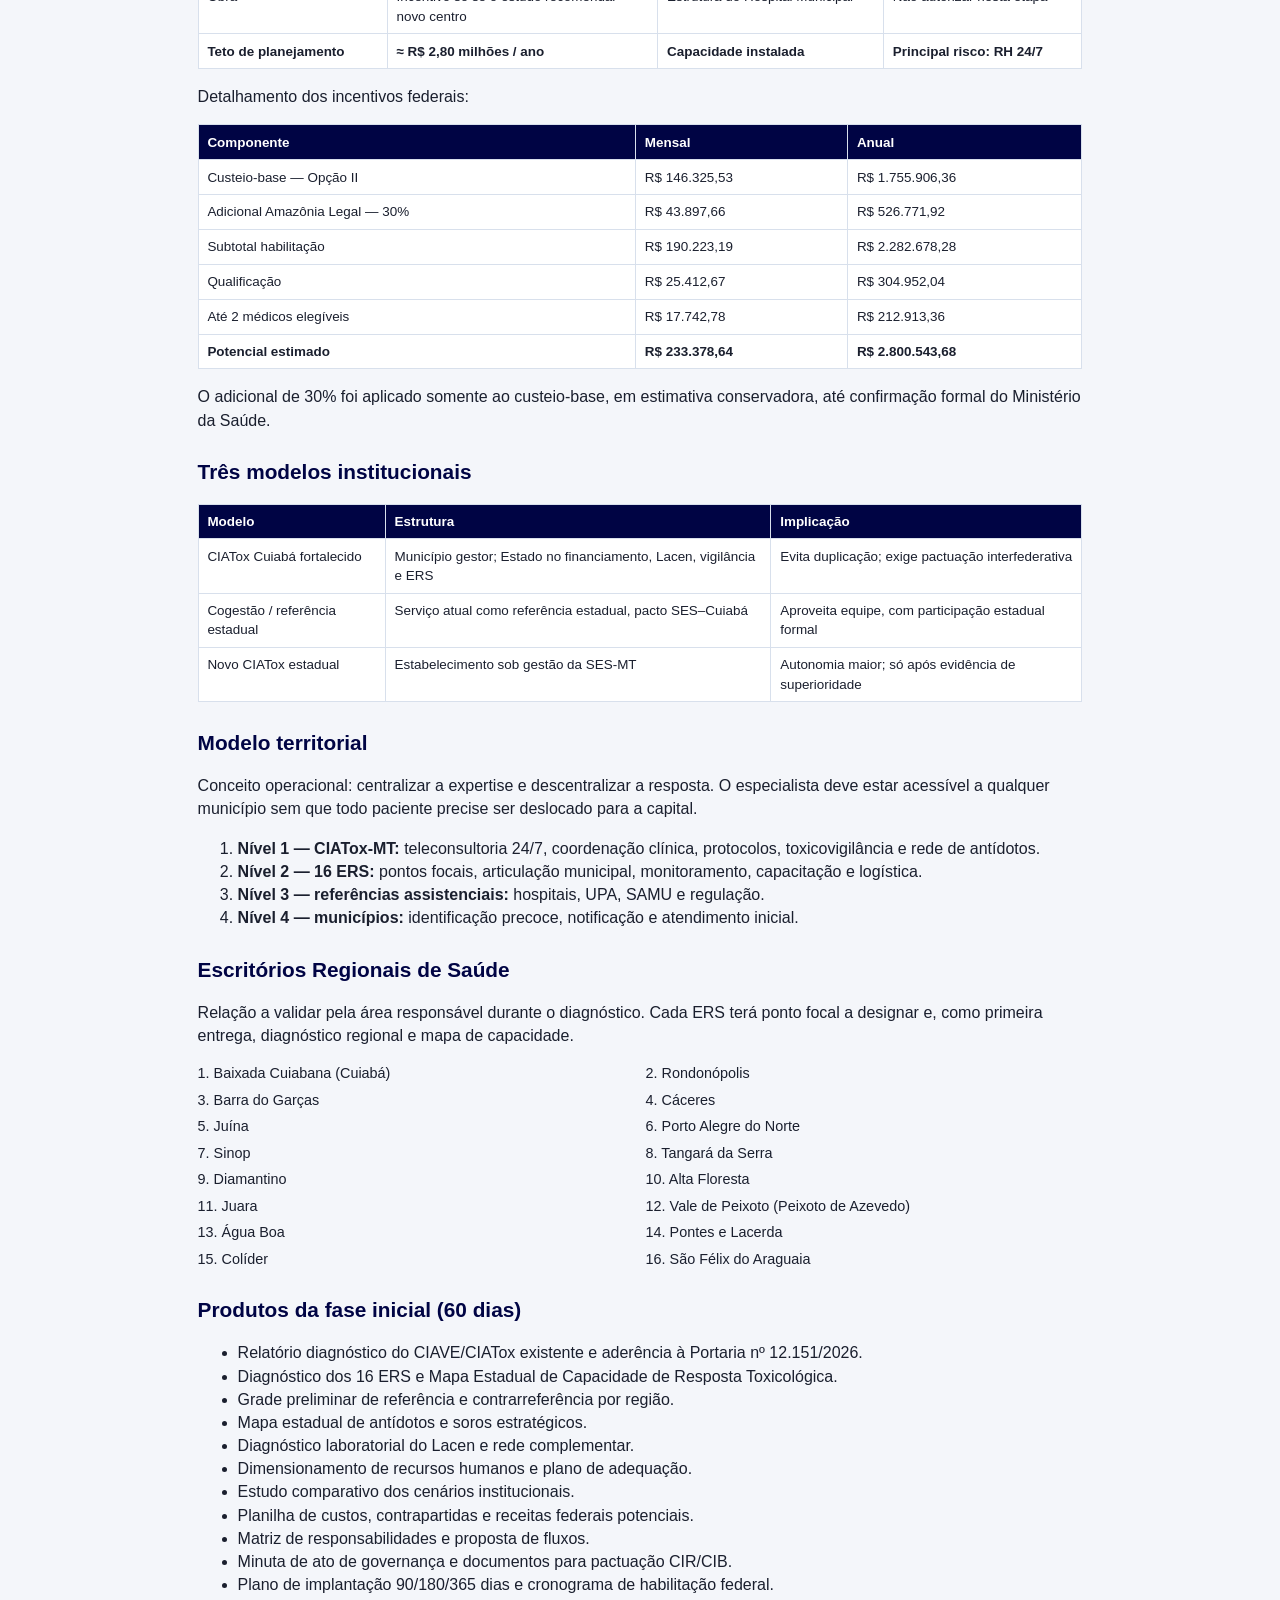
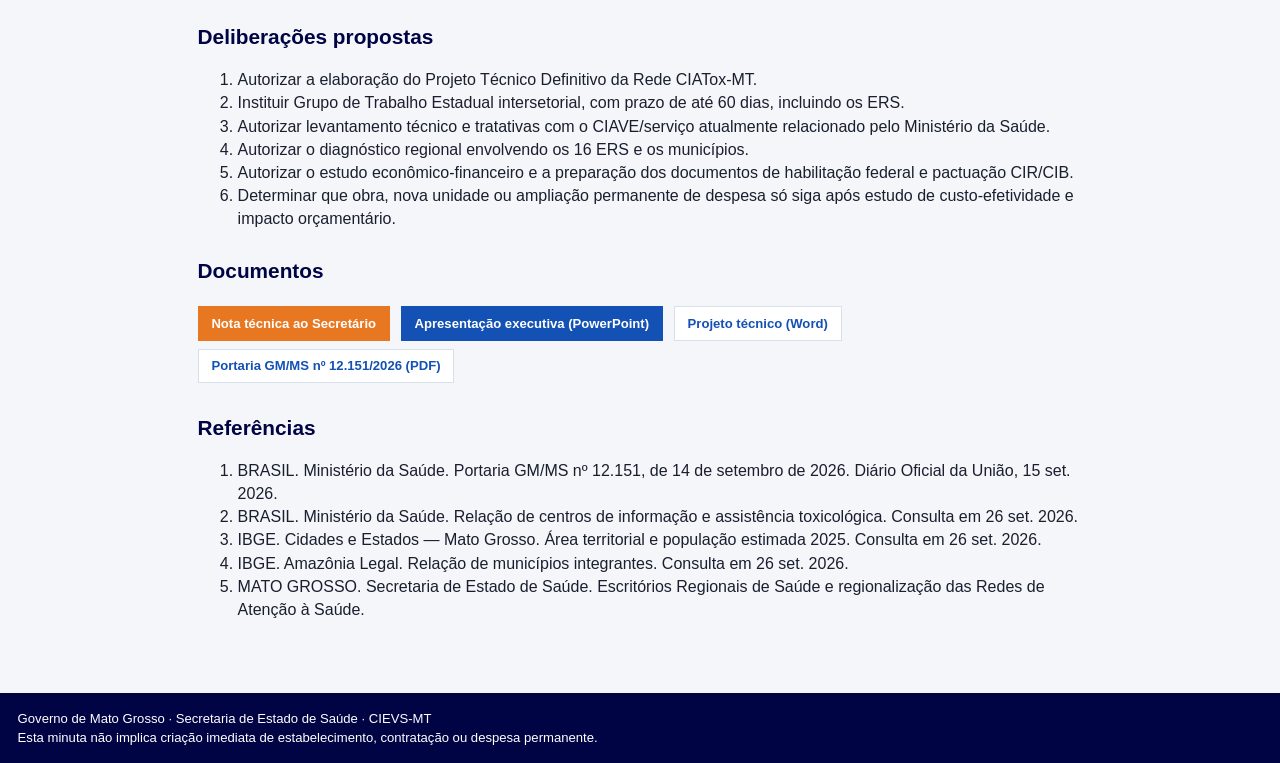
==== commit 1467eec2: "Atualizar projeto técnico para v0.2 institucional" ====
--- a/documento.html
+++ b/documento.html
@@ -36,7 +36,7 @@
     </div>
   </header>
   <div class="aviso">
-    Minuta para apreciação superior. Não substitui Portaria publicada nem cria despesa permanente. Fonte: Portaria GM/MS nº 12.151/2026. População: IBGE, estimativa 2026 (3.950.330 habitantes; referência em 1º de julho de 2026). Somente agregados institucionais.
+    Minuta para apreciação superior. Não substitui Portaria publicada nem cria despesa permanente. Fonte: Portaria GM/MS nº 12.151/2026. População: IBGE, estimativa 2025 (3.950.330 habitantes). Somente agregados institucionais.
   </div>
 
   <main class="pagina">
@@ -62,31 +62,17 @@
       </tbody>
     </table>
 
-    <h2>Fundamentação legal e normativa</h2>
-    <p>O projeto está fundamentado na Lei nº 8.080/1990, no Decreto nº 7.508/2011, na RDC Anvisa nº 19/2005, nas Portarias de Consolidação GM/MS nº 3 e nº 6/2017, na Resolução CNS nº 588/2018 e, especialmente, na Portaria GM/MS nº 12.151/2026. A futura operação de sistemas e bases identificadas deverá ainda observar a Lei nº 13.709/2018 (LGPD).</p>
-    <div class="grade grade-2">
-      <article class="cartao">
-        <h3>Habilitação</h3>
-        <p>CNES atualizado, telefone funcional para a área de cobertura, PAR-RUE aprovado em CIB, Grade de Referência, equipe compatível com a opção de custeio e coordenações formalmente designadas.</p>
-      </article>
-      <article class="cartao">
-        <h3>Qualificação</h3>
-        <p>Suporte laboratorial toxicológico documentado, catálogo de exames, tempo-resposta, cobertura da RUE e declaração de aceite do laboratório.</p>
-      </article>
-    </div>
-    <p>O suporte laboratorial poderá ser prestado por outro estabelecimento, desde que o gestor justifique a solução quanto à operacionalização, tempo-resposta, acesso do paciente e custo-efetividade. Esse dispositivo dá base normativa ao desenho de integração CIATox–Lacen-MT.</p>
-
     <h2>Objetivo geral</h2>
     <p>Estruturar a Rede Estadual de Informação, Assistência Toxicológica e Toxicovigilância de Mato Grosso, com cobertura 24 horas por dia e sete dias por semana, regionalizada pelos Escritórios Regionais de Saúde e integrada à RUE, Vigilância em Saúde, Assistência Farmacêutica, rede laboratorial, Regulação e sistemas de informação.</p>
 
     <h2>Financiamento: recurso federal × contrapartida existente × custo novo</h2>
-    <p>Com população estimada em 3.950.330 habitantes (IBGE, 2026), o Estado se enquadra na Opção de Custeio II. Recurso federal não é automático: depende de habilitação, critérios, funcionamento efetivo e disponibilidade orçamentária. O custo novo da SES não está fechado nesta minuta — será produto do estudo de 60 dias.</p>
+    <p>Com a população estimada, o Estado se enquadra na Opção de Custeio II. Recurso federal não é automático: depende de habilitação, critérios, funcionamento efetivo e disponibilidade orçamentária. O custo novo da SES não está fechado nesta minuta — será produto do estudo de 60 dias.</p>
     <table>
       <thead>
         <tr><th>Componente</th><th>Recurso federal potencial</th><th>Contrapartida já existente</th><th>Recurso novo a dimensionar</th></tr>
       </thead>
       <tbody>
-        <tr><td>Custeio-base + acréscimo Amazônia Legal*</td><td>R$ 190.223,19 / mês</td><td>ERS, CIEVS, RUE, AF, hospitais, STI</td><td>Plantão, CNES e governança</td></tr>
+        <tr><td>Custeio-base + Amazônia Legal</td><td>R$ 190.223,19 / mês</td><td>ERS, CIEVS, RUE, AF, hospitais, STI</td><td>Plantão, CNES e governança</td></tr>
         <tr><td>Qualificação</td><td>R$ 25.412,67 / mês</td><td>Lacen-MT</td><td>Gap de exames e tempo-resposta</td></tr>
         <tr><td>Até 2 médicos elegíveis</td><td>R$ 17.742,78 / mês</td><td>Equipe do CIAVE, se aderente à norma</td><td>Cessão ou vínculo se houver gap</td></tr>
         <tr><td>Obra</td><td>Incentivo só se o estudo recomendar novo centro</td><td>Estrutura do Hospital Municipal</td><td>Não autorizar nesta etapa</td></tr>
@@ -187,9 +173,9 @@
     <h2>Referências</h2>
     <ol>
       <li>BRASIL. Ministério da Saúde. Portaria GM/MS nº 12.151, de 14 de setembro de 2026. Diário Oficial da União, 15 set. 2026.</li>
-      <li>BRASIL. Ministério da Saúde. Relação de centros de informação e assistência toxicológica. Consulta em 16 set. 2026.</li>
-      <li>IBGE. Cidades e Estados — Mato Grosso. Área territorial e população estimada 2025. Consulta em 16 set. 2026.</li>
-      <li>IBGE. Amazônia Legal. Relação de municípios integrantes. Consulta em 16 set. 2026.</li>
+      <li>BRASIL. Ministério da Saúde. Relação de centros de informação e assistência toxicológica. Consulta em 26 set. 2026.</li>
+      <li>IBGE. Cidades e Estados — Mato Grosso. Área territorial e população estimada 2025. Consulta em 26 set. 2026.</li>
+      <li>IBGE. Amazônia Legal. Relação de municípios integrantes. Consulta em 26 set. 2026.</li>
       <li>MATO GROSSO. Secretaria de Estado de Saúde. Escritórios Regionais de Saúde e regionalização das Redes de Atenção à Saúde.</li>
     </ol>
   </main>
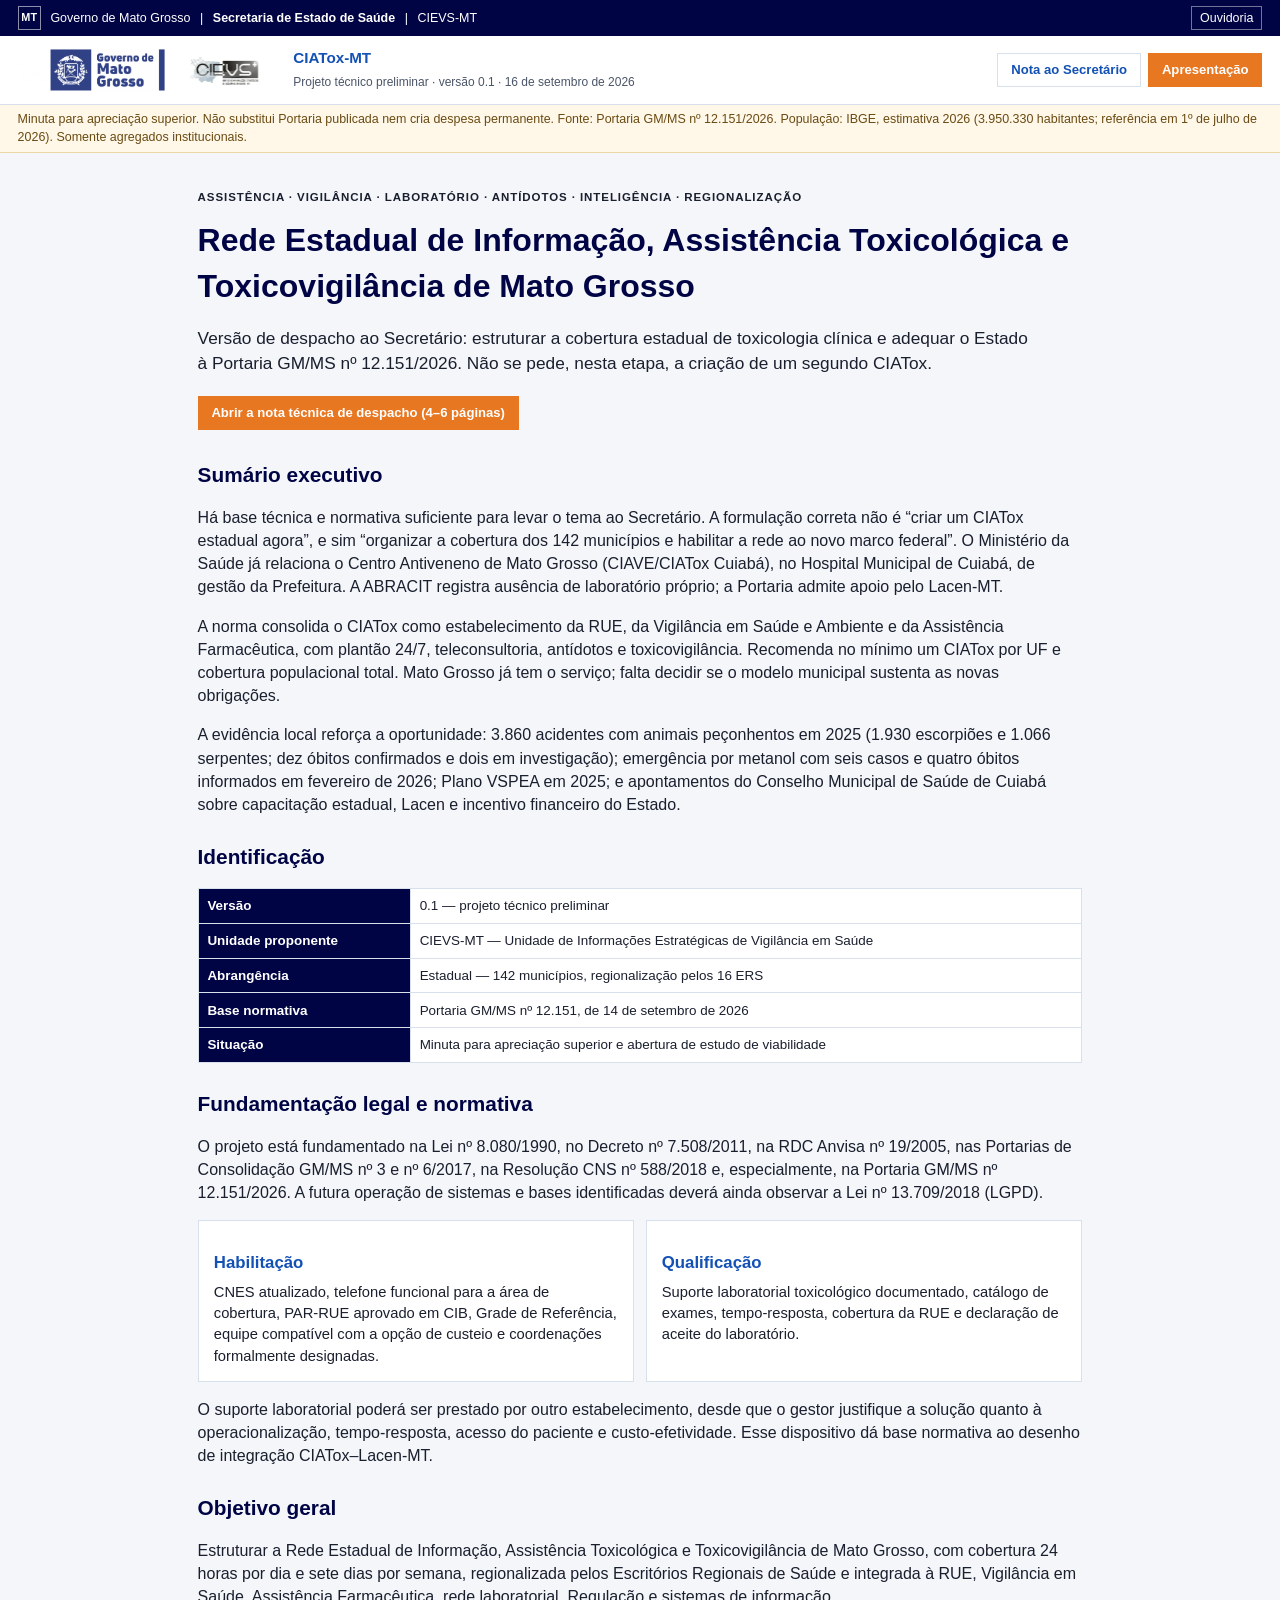
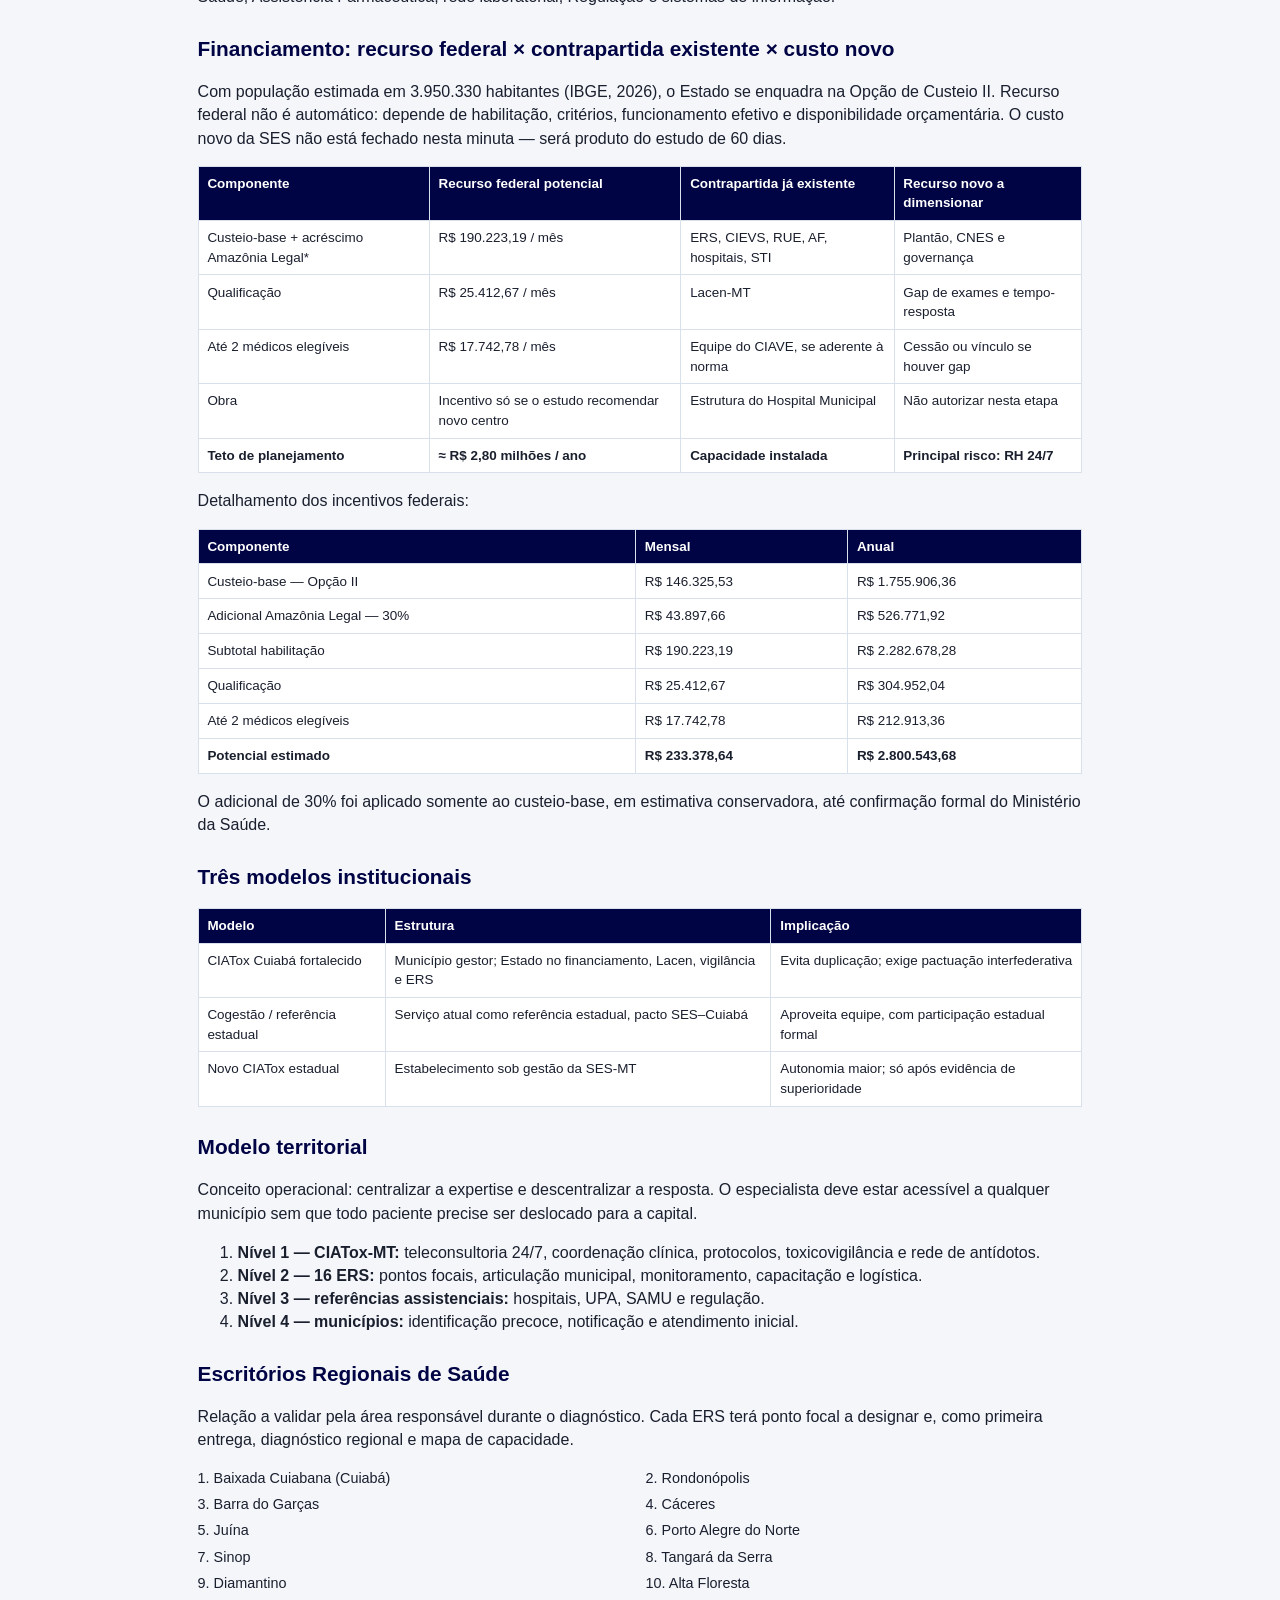
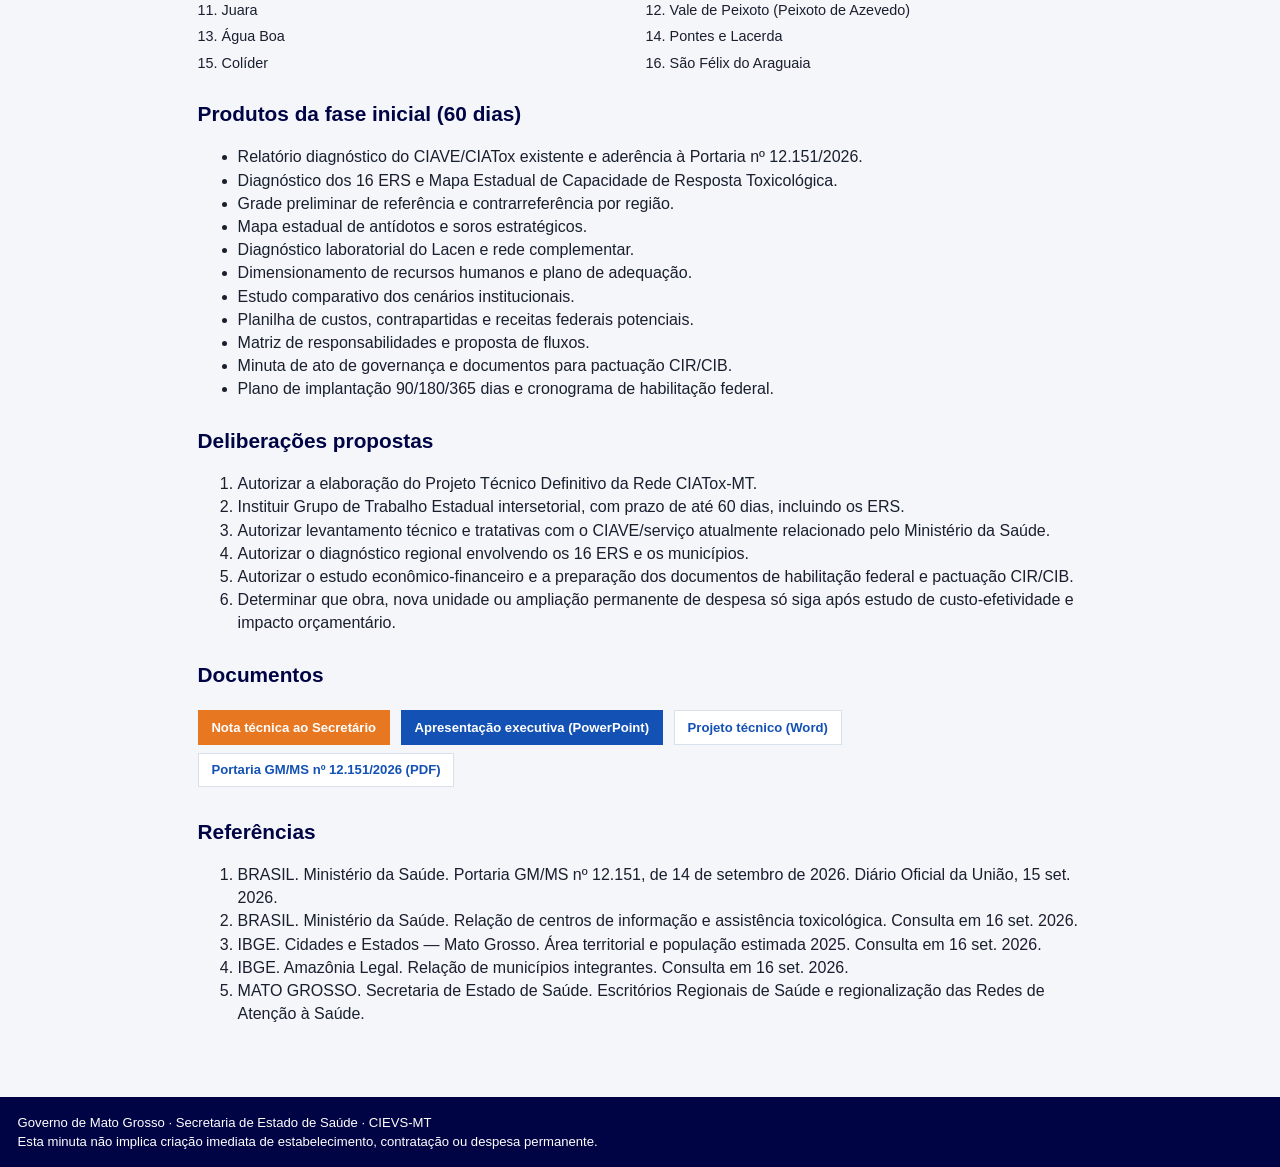
==== commit 535aa824: "Merge f3ef56e8536ecf6c704ce15fa421b4589fca30f3 into cc8e7a33c57771e23e3ec109931f8528e0790efc" ====
--- a/documento.html
+++ b/documento.html
@@ -36,7 +36,7 @@
     </div>
   </header>
   <div class="aviso">
-    Minuta para apreciação superior. Não substitui Portaria publicada nem cria despesa permanente. Fonte: Portaria GM/MS nº 12.151/2026. População: IBGE, estimativa 2025 (3.950.330 habitantes). Somente agregados institucionais.
+    Minuta para apreciação superior. Não substitui Portaria publicada nem cria despesa permanente. Fonte: Portaria GM/MS nº 12.151/2026. População: IBGE, estimativa 2026 (3.950.330 habitantes; referência em 1º de julho de 2026). Somente agregados institucionais.
   </div>
 
   <main class="pagina">
@@ -62,17 +62,31 @@
       </tbody>
     </table>
 
+    <h2>Fundamentação legal e normativa</h2>
+    <p>O projeto está fundamentado na Lei nº 8.080/1990, no Decreto nº 7.508/2011, na RDC Anvisa nº 19/2005, nas Portarias de Consolidação GM/MS nº 3 e nº 6/2017, na Resolução CNS nº 588/2018 e, especialmente, na Portaria GM/MS nº 12.151/2026. A futura operação de sistemas e bases identificadas deverá ainda observar a Lei nº 13.709/2018 (LGPD).</p>
+    <div class="grade grade-2">
+      <article class="cartao">
+        <h3>Habilitação</h3>
+        <p>CNES atualizado, telefone funcional para a área de cobertura, PAR-RUE aprovado em CIB, Grade de Referência, equipe compatível com a opção de custeio e coordenações formalmente designadas.</p>
+      </article>
+      <article class="cartao">
+        <h3>Qualificação</h3>
+        <p>Suporte laboratorial toxicológico documentado, catálogo de exames, tempo-resposta, cobertura da RUE e declaração de aceite do laboratório.</p>
+      </article>
+    </div>
+    <p>O suporte laboratorial poderá ser prestado por outro estabelecimento, desde que o gestor justifique a solução quanto à operacionalização, tempo-resposta, acesso do paciente e custo-efetividade. Esse dispositivo dá base normativa ao desenho de integração CIATox–Lacen-MT.</p>
+
     <h2>Objetivo geral</h2>
     <p>Estruturar a Rede Estadual de Informação, Assistência Toxicológica e Toxicovigilância de Mato Grosso, com cobertura 24 horas por dia e sete dias por semana, regionalizada pelos Escritórios Regionais de Saúde e integrada à RUE, Vigilância em Saúde, Assistência Farmacêutica, rede laboratorial, Regulação e sistemas de informação.</p>
 
     <h2>Financiamento: recurso federal × contrapartida existente × custo novo</h2>
-    <p>Com a população estimada, o Estado se enquadra na Opção de Custeio II. Recurso federal não é automático: depende de habilitação, critérios, funcionamento efetivo e disponibilidade orçamentária. O custo novo da SES não está fechado nesta minuta — será produto do estudo de 60 dias.</p>
+    <p>Com população estimada em 3.950.330 habitantes (IBGE, 2026), o Estado se enquadra na Opção de Custeio II. Recurso federal não é automático: depende de habilitação, critérios, funcionamento efetivo e disponibilidade orçamentária. O custo novo da SES não está fechado nesta minuta — será produto do estudo de 60 dias.</p>
     <table>
       <thead>
         <tr><th>Componente</th><th>Recurso federal potencial</th><th>Contrapartida já existente</th><th>Recurso novo a dimensionar</th></tr>
       </thead>
       <tbody>
-        <tr><td>Custeio-base + Amazônia Legal</td><td>R$ 190.223,19 / mês</td><td>ERS, CIEVS, RUE, AF, hospitais, STI</td><td>Plantão, CNES e governança</td></tr>
+        <tr><td>Custeio-base + acréscimo Amazônia Legal*</td><td>R$ 190.223,19 / mês</td><td>ERS, CIEVS, RUE, AF, hospitais, STI</td><td>Plantão, CNES e governança</td></tr>
         <tr><td>Qualificação</td><td>R$ 25.412,67 / mês</td><td>Lacen-MT</td><td>Gap de exames e tempo-resposta</td></tr>
         <tr><td>Até 2 médicos elegíveis</td><td>R$ 17.742,78 / mês</td><td>Equipe do CIAVE, se aderente à norma</td><td>Cessão ou vínculo se houver gap</td></tr>
         <tr><td>Obra</td><td>Incentivo só se o estudo recomendar novo centro</td><td>Estrutura do Hospital Municipal</td><td>Não autorizar nesta etapa</td></tr>
@@ -173,9 +187,9 @@
     <h2>Referências</h2>
     <ol>
       <li>BRASIL. Ministério da Saúde. Portaria GM/MS nº 12.151, de 14 de setembro de 2026. Diário Oficial da União, 15 set. 2026.</li>
-      <li>BRASIL. Ministério da Saúde. Relação de centros de informação e assistência toxicológica. Consulta em 26 set. 2026.</li>
-      <li>IBGE. Cidades e Estados — Mato Grosso. Área territorial e população estimada 2025. Consulta em 26 set. 2026.</li>
-      <li>IBGE. Amazônia Legal. Relação de municípios integrantes. Consulta em 26 set. 2026.</li>
+      <li>BRASIL. Ministério da Saúde. Relação de centros de informação e assistência toxicológica. Consulta em 16 set. 2026.</li>
+      <li>IBGE. Cidades e Estados — Mato Grosso. Área territorial e população estimada 2025. Consulta em 16 set. 2026.</li>
+      <li>IBGE. Amazônia Legal. Relação de municípios integrantes. Consulta em 16 set. 2026.</li>
       <li>MATO GROSSO. Secretaria de Estado de Saúde. Escritórios Regionais de Saúde e regionalização das Redes de Atenção à Saúde.</li>
     </ol>
   </main>
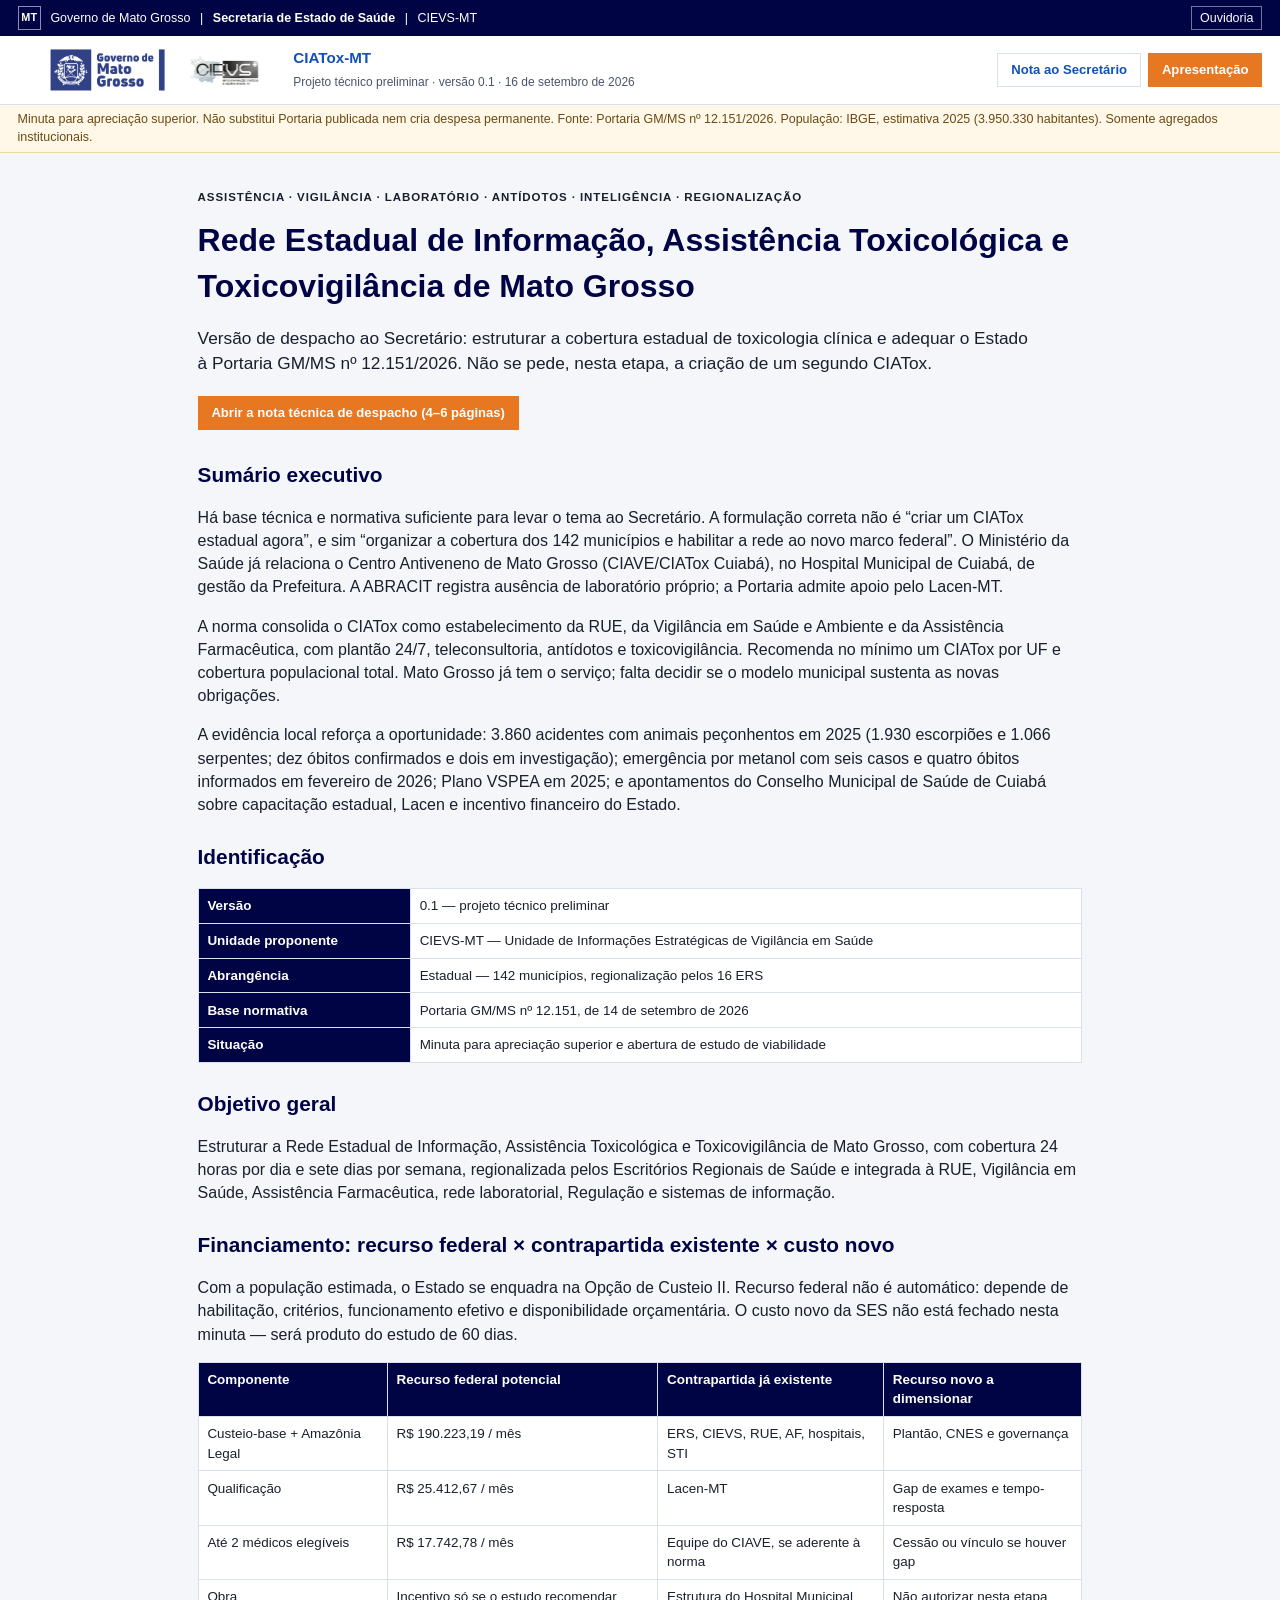
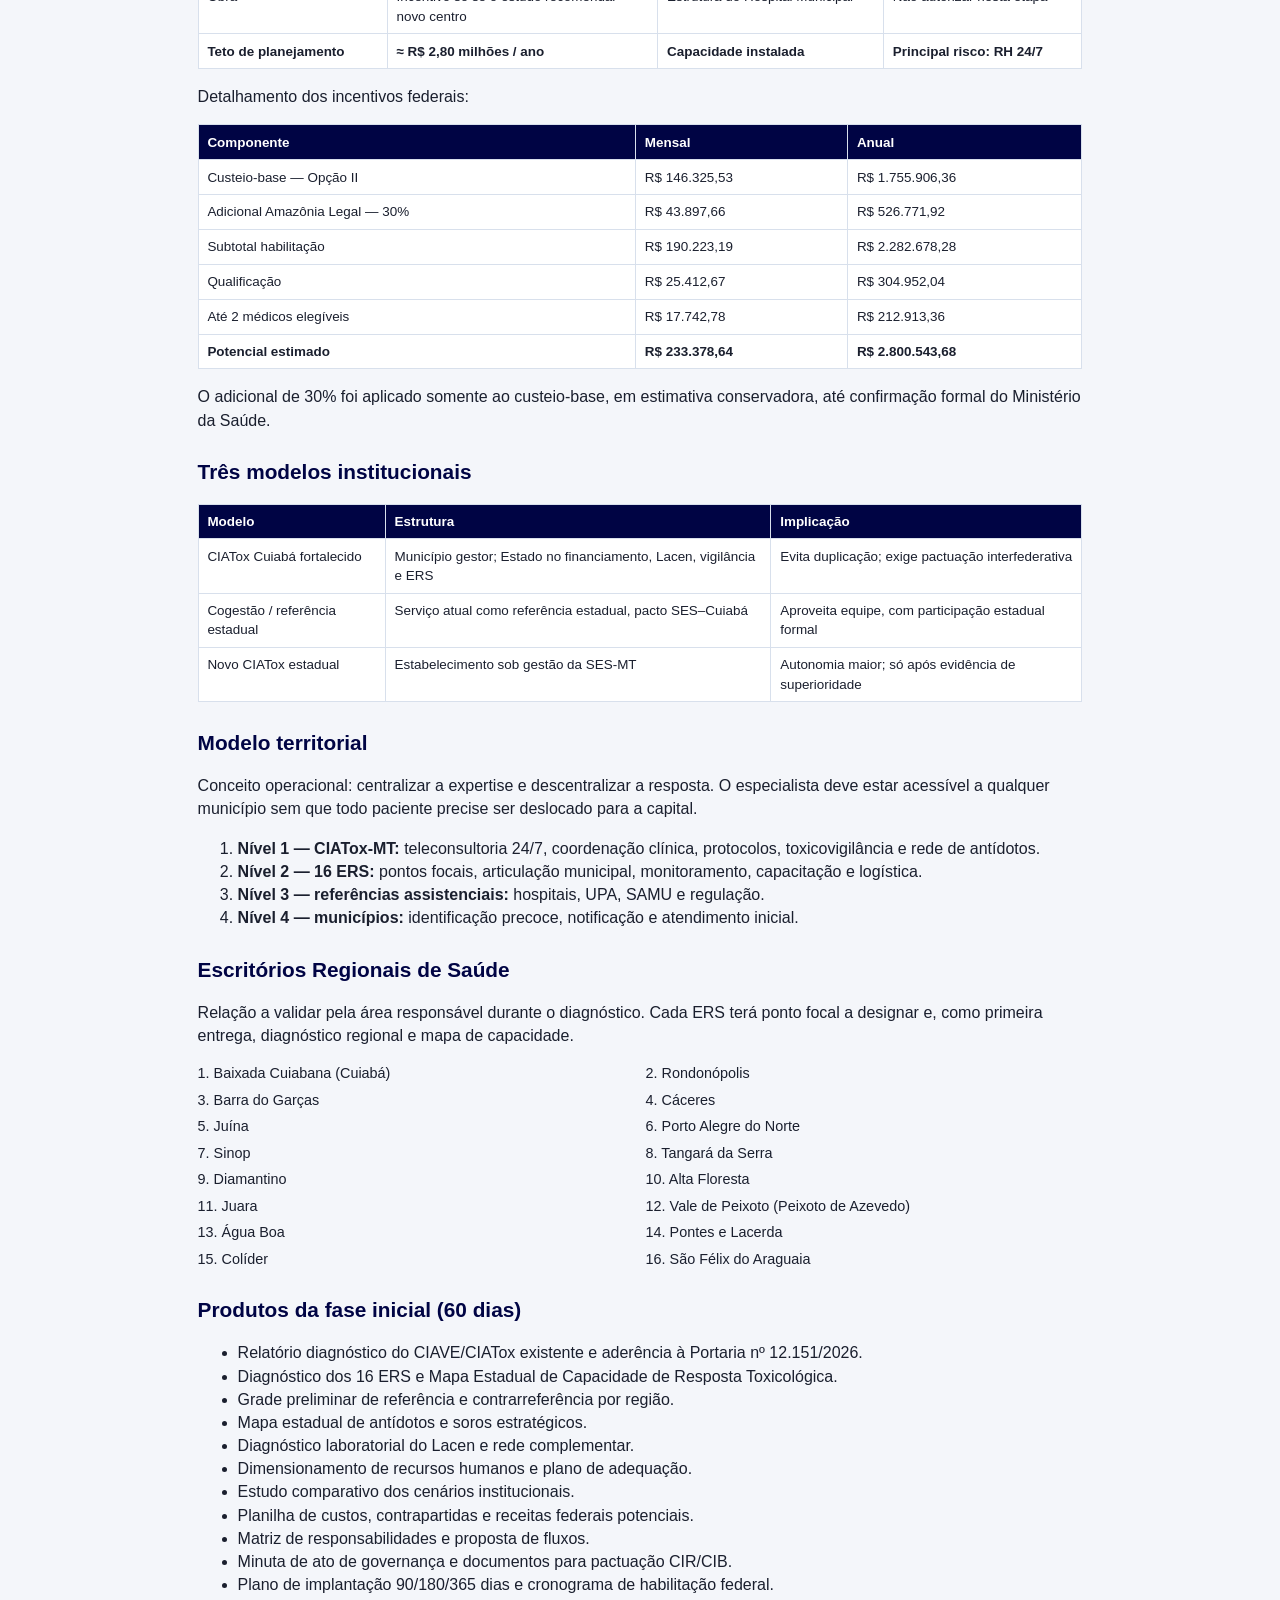
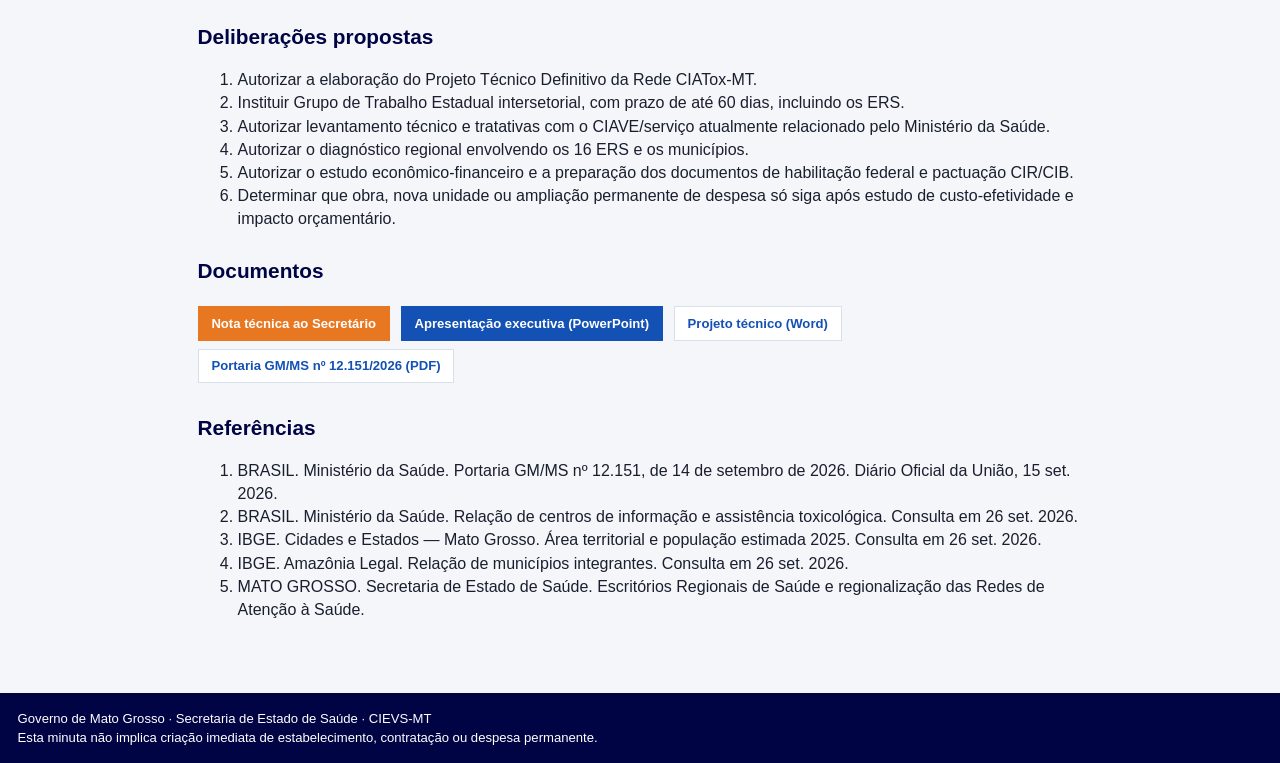
==== commit 3cbc85ae: "Merge 8e9bf89b0a7c2a8adb6d0836b373f9f1f37eed22 into cc8e7a33c57771e23e3ec109931f8528e0790efc" ====
--- a/documento.html
+++ b/documento.html
@@ -36,7 +36,7 @@
     </div>
   </header>
   <div class="aviso">
-    Minuta para apreciação superior. Não substitui Portaria publicada nem cria despesa permanente. Fonte: Portaria GM/MS nº 12.151/2026. População: IBGE, estimativa 2026 (3.950.330 habitantes; referência em 1º de julho de 2026). Somente agregados institucionais.
+    Minuta para apreciação superior. Não substitui Portaria publicada nem cria despesa permanente. Fonte: Portaria GM/MS nº 12.151/2026. População: IBGE, estimativa 2025 (3.950.330 habitantes). Somente agregados institucionais.
   </div>
 
   <main class="pagina">
@@ -62,31 +62,17 @@
       </tbody>
     </table>
 
-    <h2>Fundamentação legal e normativa</h2>
-    <p>O projeto está fundamentado na Lei nº 8.080/1990, no Decreto nº 7.508/2011, na RDC Anvisa nº 19/2005, nas Portarias de Consolidação GM/MS nº 3 e nº 6/2017, na Resolução CNS nº 588/2018 e, especialmente, na Portaria GM/MS nº 12.151/2026. A futura operação de sistemas e bases identificadas deverá ainda observar a Lei nº 13.709/2018 (LGPD).</p>
-    <div class="grade grade-2">
-      <article class="cartao">
-        <h3>Habilitação</h3>
-        <p>CNES atualizado, telefone funcional para a área de cobertura, PAR-RUE aprovado em CIB, Grade de Referência, equipe compatível com a opção de custeio e coordenações formalmente designadas.</p>
-      </article>
-      <article class="cartao">
-        <h3>Qualificação</h3>
-        <p>Suporte laboratorial toxicológico documentado, catálogo de exames, tempo-resposta, cobertura da RUE e declaração de aceite do laboratório.</p>
-      </article>
-    </div>
-    <p>O suporte laboratorial poderá ser prestado por outro estabelecimento, desde que o gestor justifique a solução quanto à operacionalização, tempo-resposta, acesso do paciente e custo-efetividade. Esse dispositivo dá base normativa ao desenho de integração CIATox–Lacen-MT.</p>
-
     <h2>Objetivo geral</h2>
     <p>Estruturar a Rede Estadual de Informação, Assistência Toxicológica e Toxicovigilância de Mato Grosso, com cobertura 24 horas por dia e sete dias por semana, regionalizada pelos Escritórios Regionais de Saúde e integrada à RUE, Vigilância em Saúde, Assistência Farmacêutica, rede laboratorial, Regulação e sistemas de informação.</p>
 
     <h2>Financiamento: recurso federal × contrapartida existente × custo novo</h2>
-    <p>Com população estimada em 3.950.330 habitantes (IBGE, 2026), o Estado se enquadra na Opção de Custeio II. Recurso federal não é automático: depende de habilitação, critérios, funcionamento efetivo e disponibilidade orçamentária. O custo novo da SES não está fechado nesta minuta — será produto do estudo de 60 dias.</p>
+    <p>Com a população estimada, o Estado se enquadra na Opção de Custeio II. Recurso federal não é automático: depende de habilitação, critérios, funcionamento efetivo e disponibilidade orçamentária. O custo novo da SES não está fechado nesta minuta — será produto do estudo de 60 dias.</p>
     <table>
       <thead>
         <tr><th>Componente</th><th>Recurso federal potencial</th><th>Contrapartida já existente</th><th>Recurso novo a dimensionar</th></tr>
       </thead>
       <tbody>
-        <tr><td>Custeio-base + acréscimo Amazônia Legal*</td><td>R$ 190.223,19 / mês</td><td>ERS, CIEVS, RUE, AF, hospitais, STI</td><td>Plantão, CNES e governança</td></tr>
+        <tr><td>Custeio-base + Amazônia Legal</td><td>R$ 190.223,19 / mês</td><td>ERS, CIEVS, RUE, AF, hospitais, STI</td><td>Plantão, CNES e governança</td></tr>
         <tr><td>Qualificação</td><td>R$ 25.412,67 / mês</td><td>Lacen-MT</td><td>Gap de exames e tempo-resposta</td></tr>
         <tr><td>Até 2 médicos elegíveis</td><td>R$ 17.742,78 / mês</td><td>Equipe do CIAVE, se aderente à norma</td><td>Cessão ou vínculo se houver gap</td></tr>
         <tr><td>Obra</td><td>Incentivo só se o estudo recomendar novo centro</td><td>Estrutura do Hospital Municipal</td><td>Não autorizar nesta etapa</td></tr>
@@ -187,9 +173,9 @@
     <h2>Referências</h2>
     <ol>
       <li>BRASIL. Ministério da Saúde. Portaria GM/MS nº 12.151, de 14 de setembro de 2026. Diário Oficial da União, 15 set. 2026.</li>
-      <li>BRASIL. Ministério da Saúde. Relação de centros de informação e assistência toxicológica. Consulta em 16 set. 2026.</li>
-      <li>IBGE. Cidades e Estados — Mato Grosso. Área territorial e população estimada 2025. Consulta em 16 set. 2026.</li>
-      <li>IBGE. Amazônia Legal. Relação de municípios integrantes. Consulta em 16 set. 2026.</li>
+      <li>BRASIL. Ministério da Saúde. Relação de centros de informação e assistência toxicológica. Consulta em 26 set. 2026.</li>
+      <li>IBGE. Cidades e Estados — Mato Grosso. Área territorial e população estimada 2025. Consulta em 26 set. 2026.</li>
+      <li>IBGE. Amazônia Legal. Relação de municípios integrantes. Consulta em 26 set. 2026.</li>
       <li>MATO GROSSO. Secretaria de Estado de Saúde. Escritórios Regionais de Saúde e regionalização das Redes de Atenção à Saúde.</li>
     </ol>
   </main>
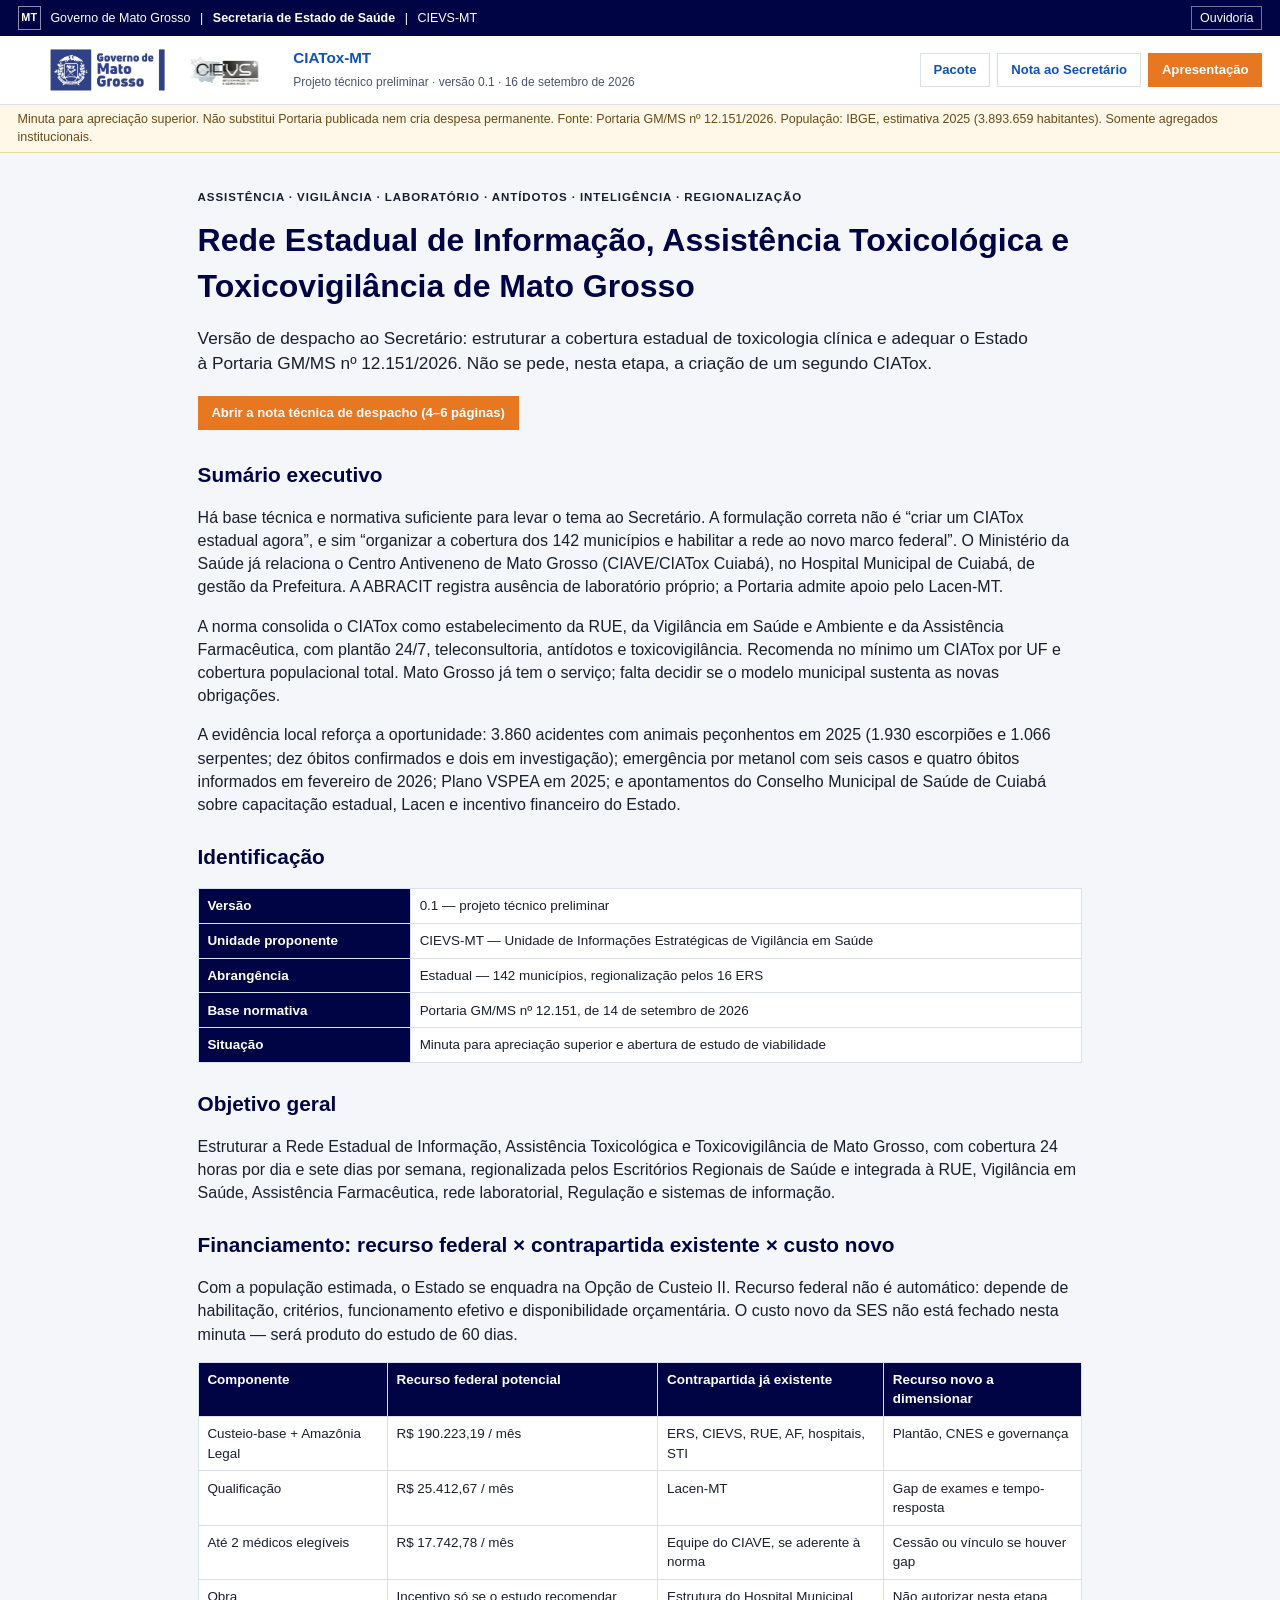
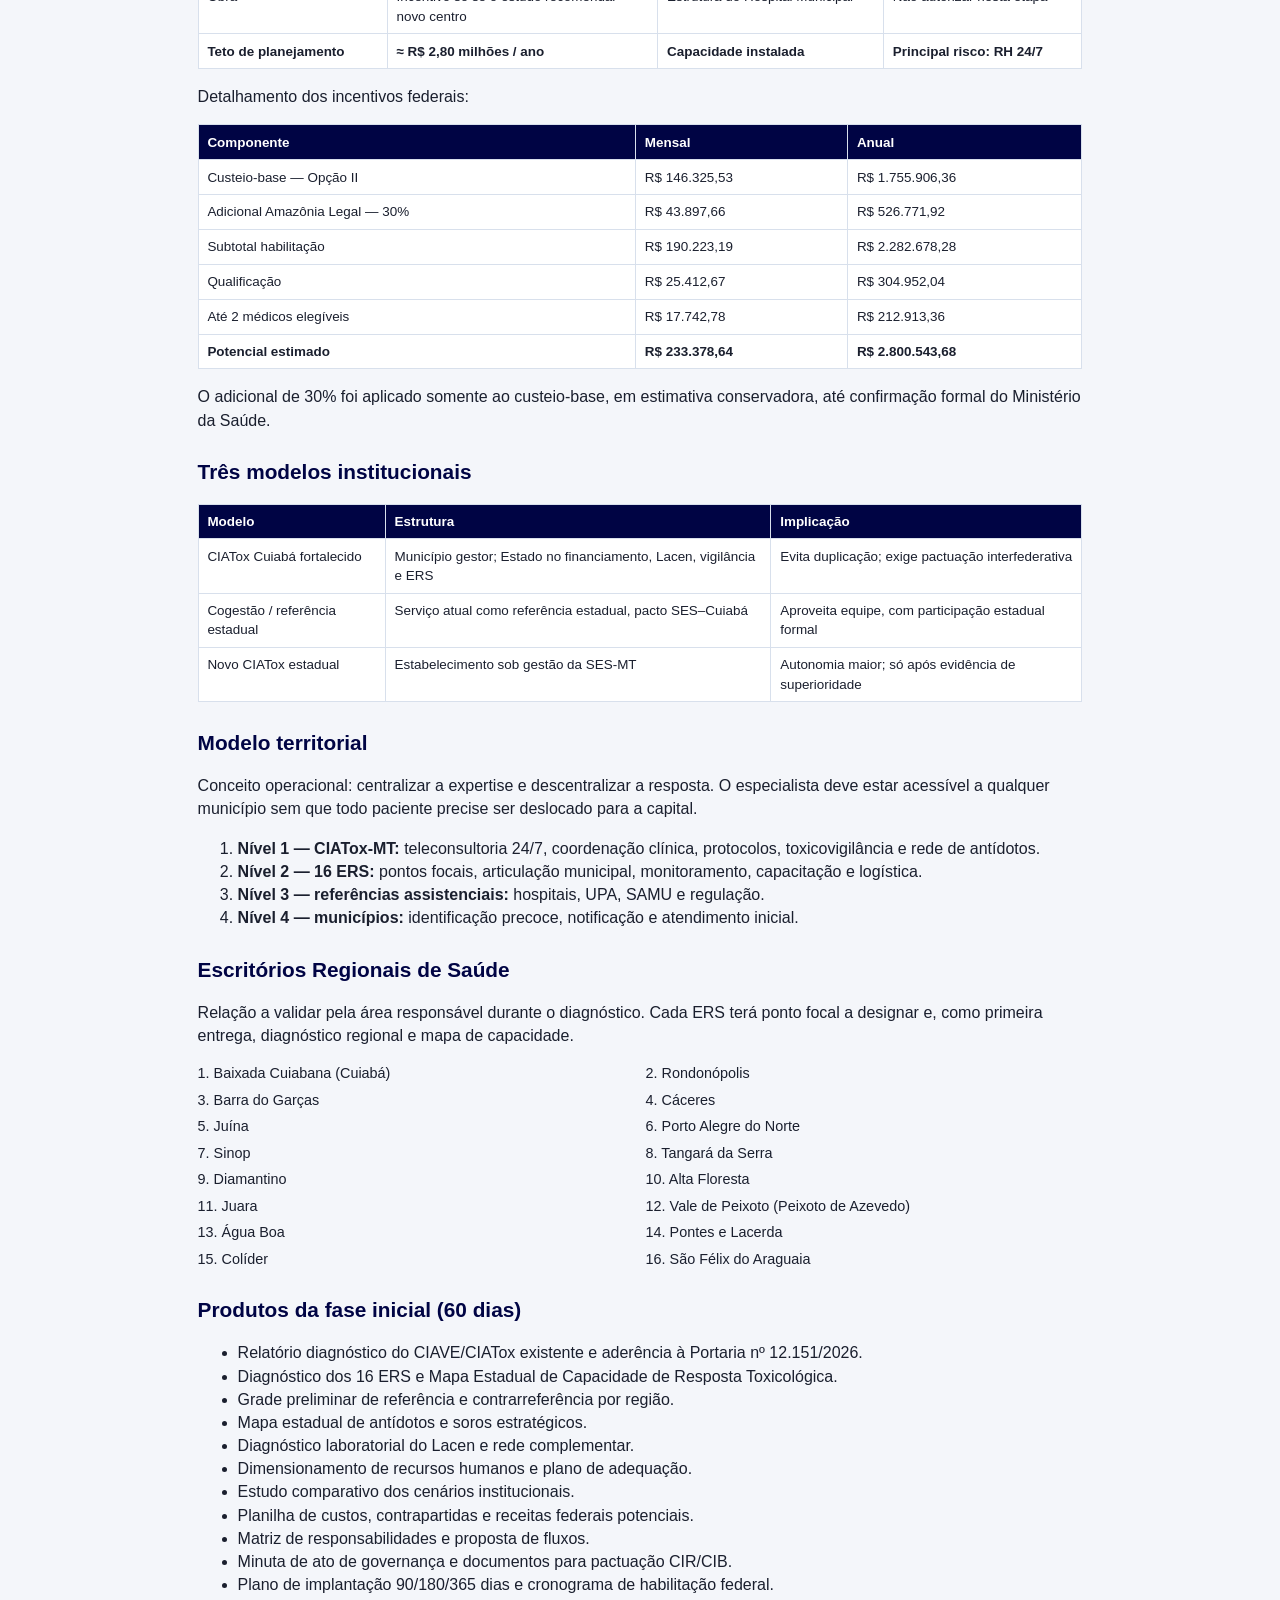
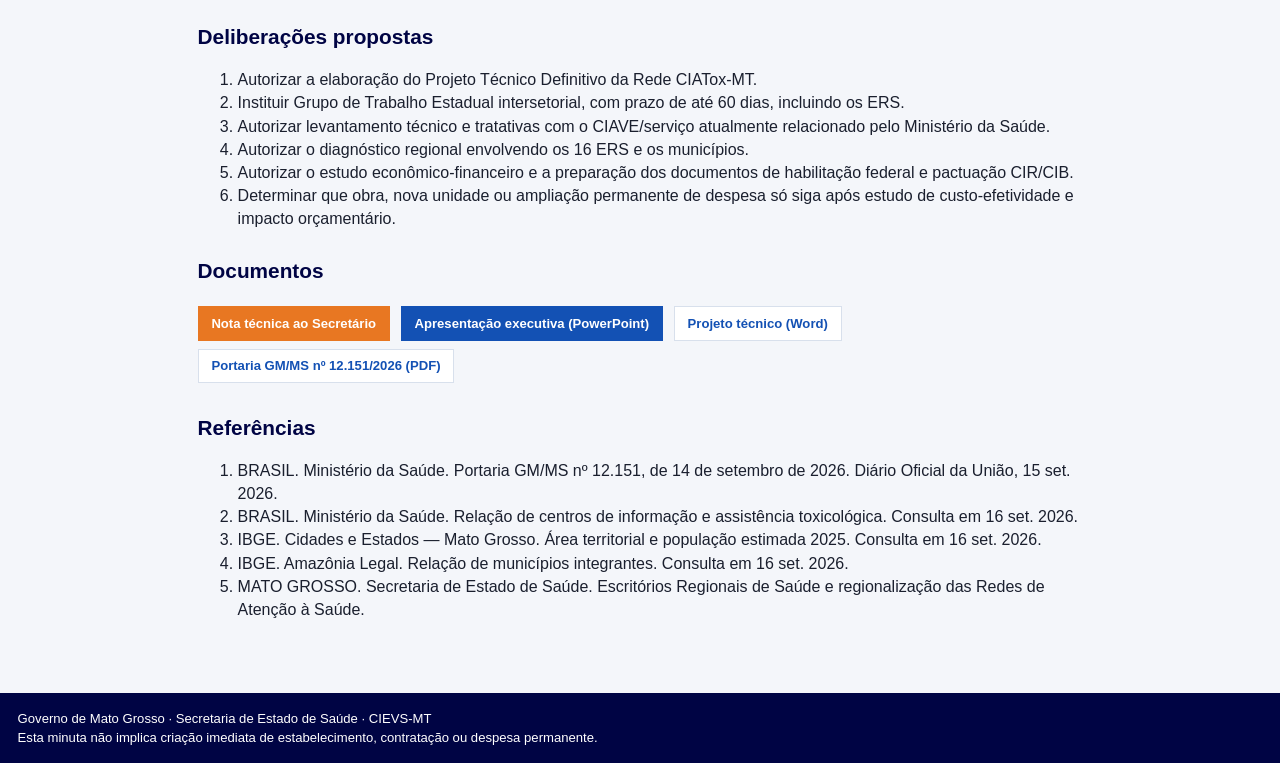
==== commit 8ad93d65: "Atualizar pacote de despacho: ofício, nota, minuta do GT e arquivos Word. Co-authored-by: Cursor <cu" ====
--- a/documento.html
+++ b/documento.html
@@ -31,12 +31,13 @@
       </div>
     </div>
     <div class="acoes-topo">
+      <a class="botao secundario" href="pacote.html">Pacote</a>
       <a class="botao secundario" href="nota-tecnica.html">Nota ao Secretário</a>
       <a class="botao laranja" href="index.html">Apresentação</a>
     </div>
   </header>
   <div class="aviso">
-    Minuta para apreciação superior. Não substitui Portaria publicada nem cria despesa permanente. Fonte: Portaria GM/MS nº 12.151/2026. População: IBGE, estimativa 2025 (3.950.330 habitantes). Somente agregados institucionais.
+    Minuta para apreciação superior. Não substitui Portaria publicada nem cria despesa permanente. Fonte: Portaria GM/MS nº 12.151/2026. População: IBGE, estimativa 2025 (3.893.659 habitantes). Somente agregados institucionais.
   </div>
 
   <main class="pagina">
@@ -173,9 +174,9 @@
     <h2>Referências</h2>
     <ol>
       <li>BRASIL. Ministério da Saúde. Portaria GM/MS nº 12.151, de 14 de setembro de 2026. Diário Oficial da União, 15 set. 2026.</li>
-      <li>BRASIL. Ministério da Saúde. Relação de centros de informação e assistência toxicológica. Consulta em 26 set. 2026.</li>
-      <li>IBGE. Cidades e Estados — Mato Grosso. Área territorial e população estimada 2025. Consulta em 26 set. 2026.</li>
-      <li>IBGE. Amazônia Legal. Relação de municípios integrantes. Consulta em 26 set. 2026.</li>
+      <li>BRASIL. Ministério da Saúde. Relação de centros de informação e assistência toxicológica. Consulta em 16 set. 2026.</li>
+      <li>IBGE. Cidades e Estados — Mato Grosso. Área territorial e população estimada 2025. Consulta em 16 set. 2026.</li>
+      <li>IBGE. Amazônia Legal. Relação de municípios integrantes. Consulta em 16 set. 2026.</li>
       <li>MATO GROSSO. Secretaria de Estado de Saúde. Escritórios Regionais de Saúde e regionalização das Redes de Atenção à Saúde.</li>
     </ol>
   </main>
